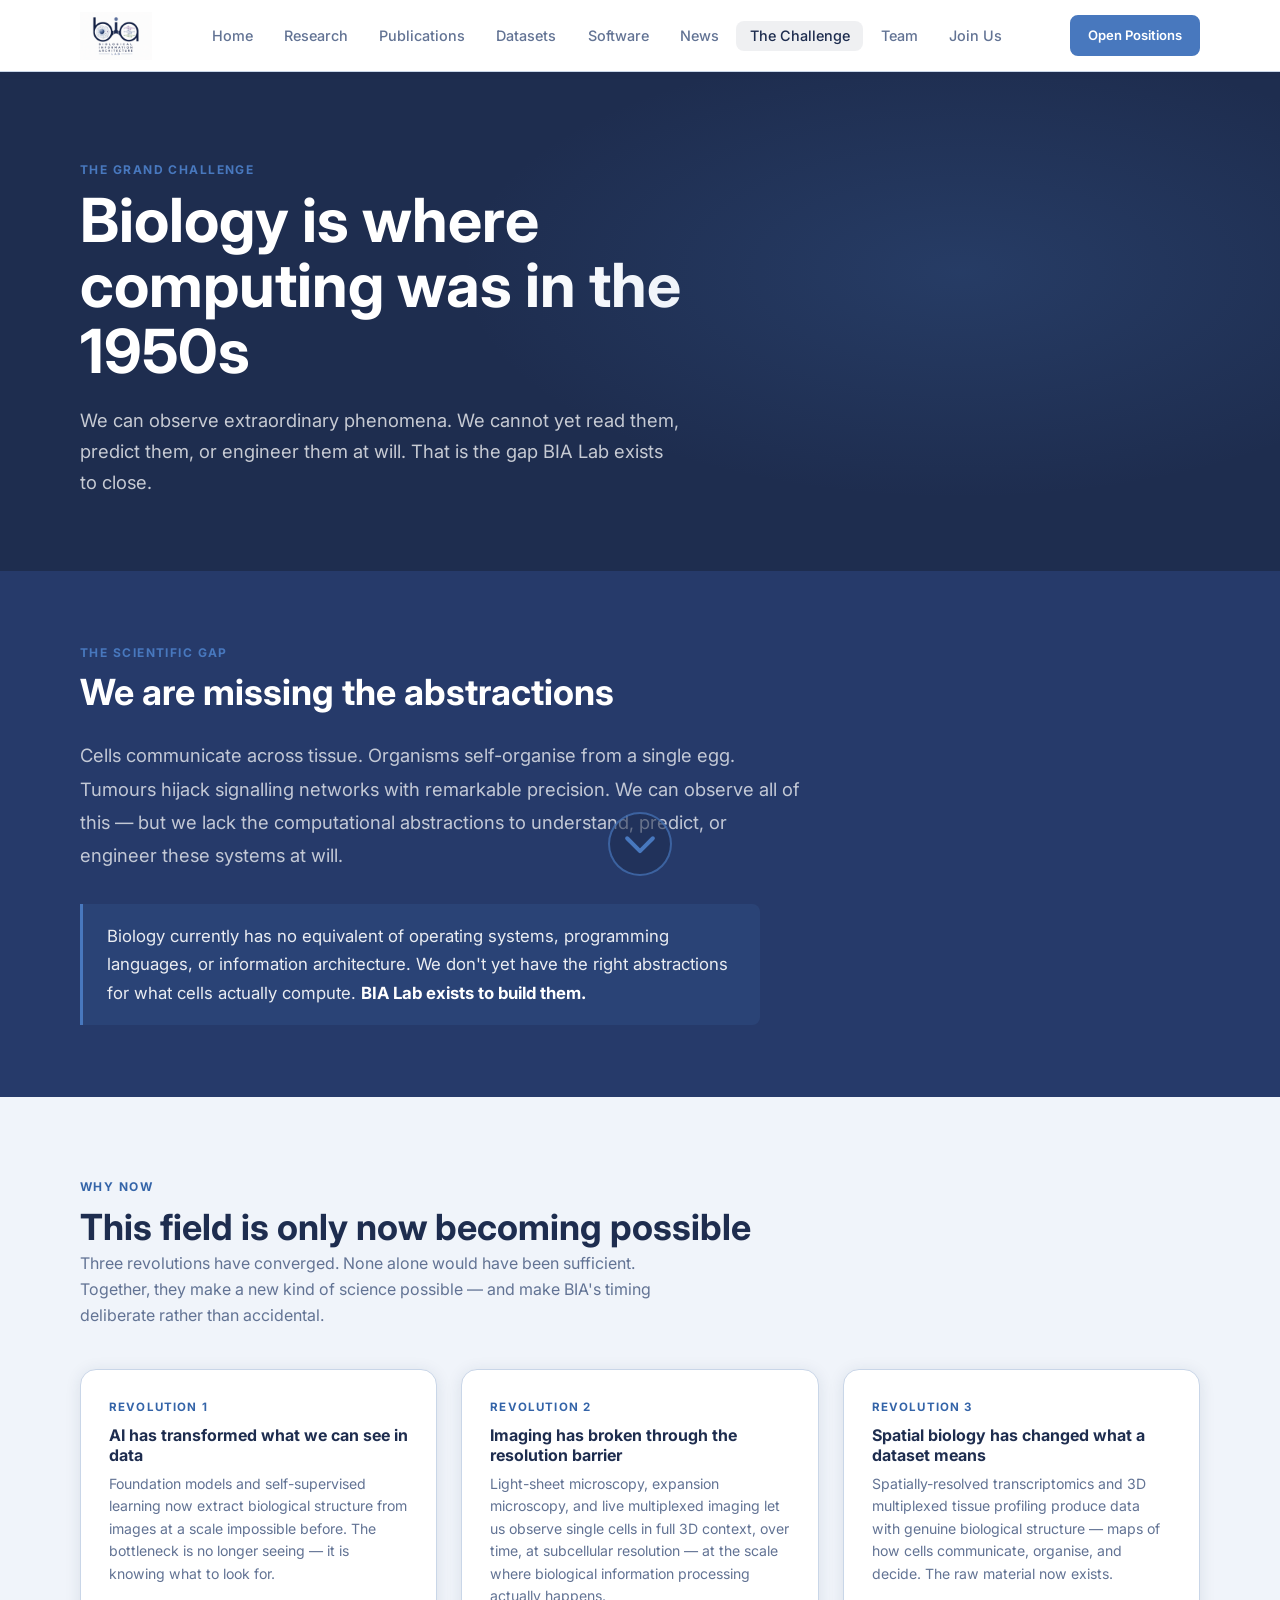
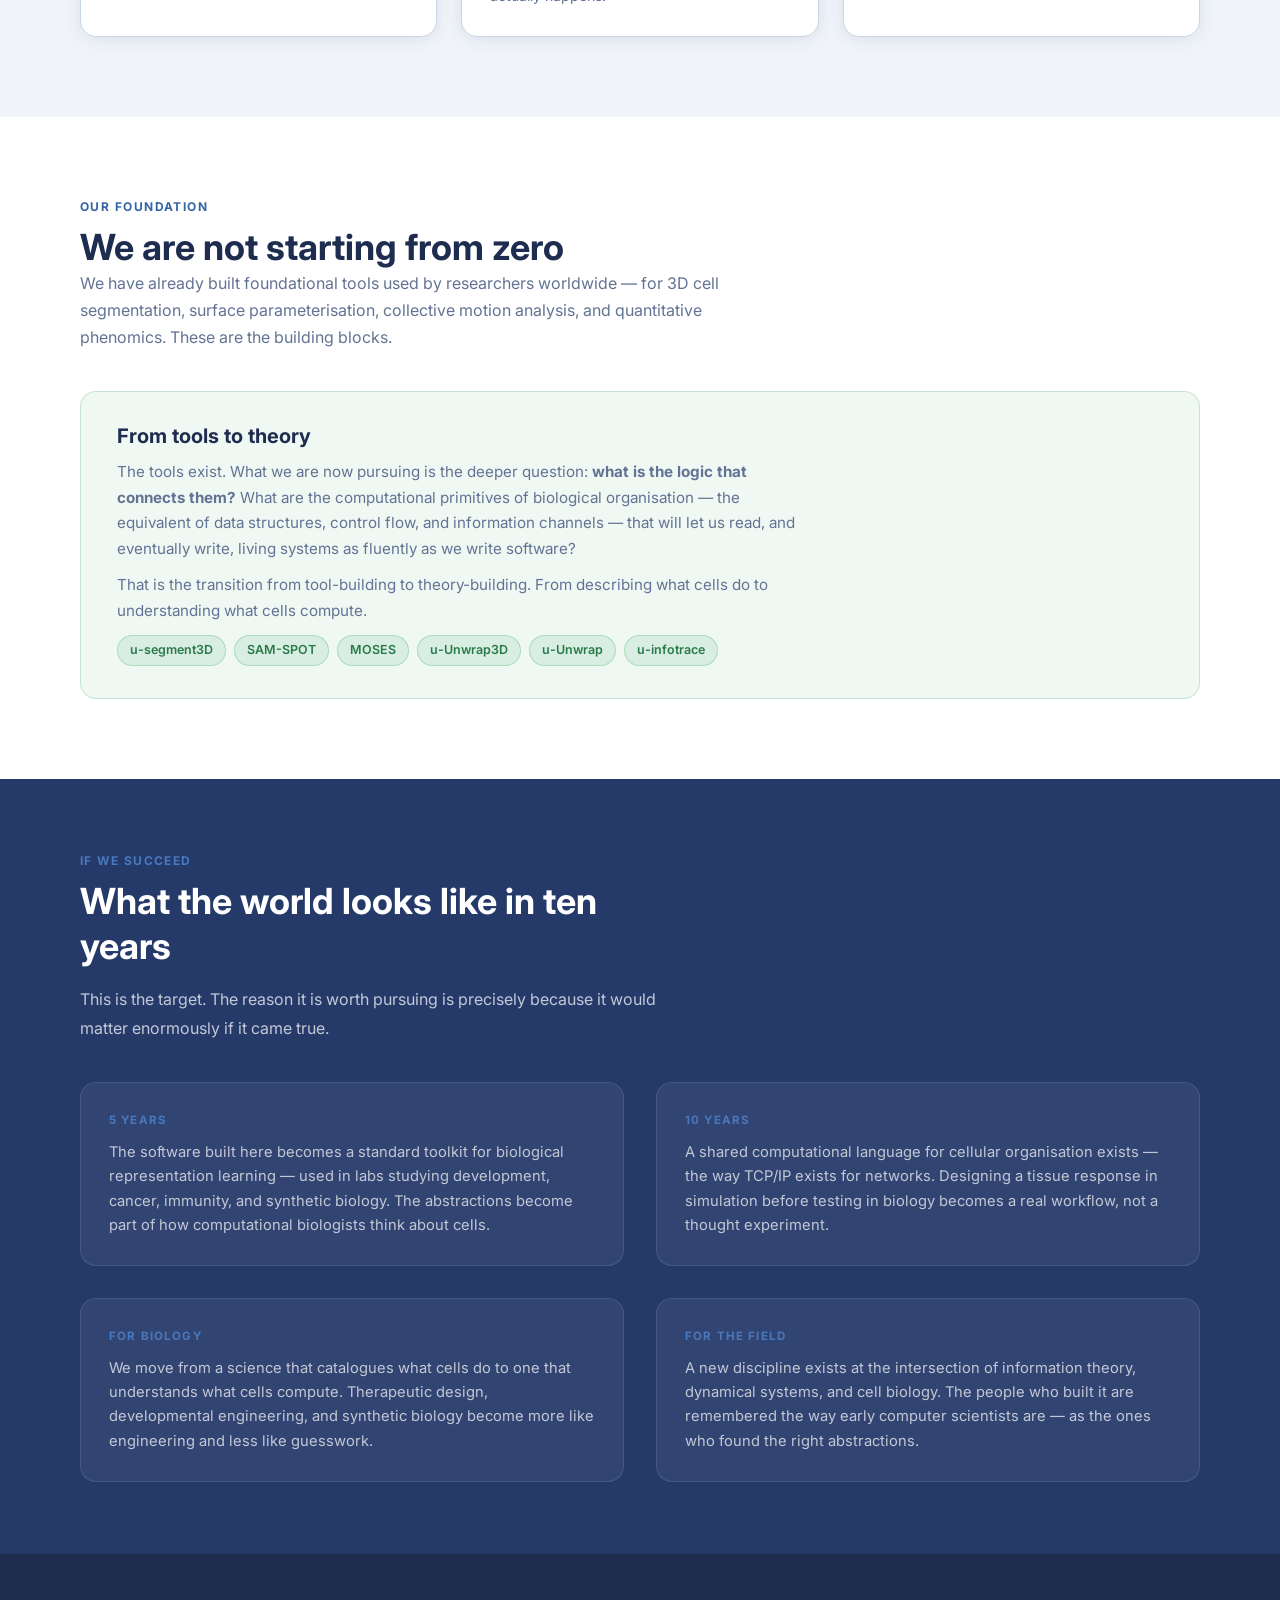
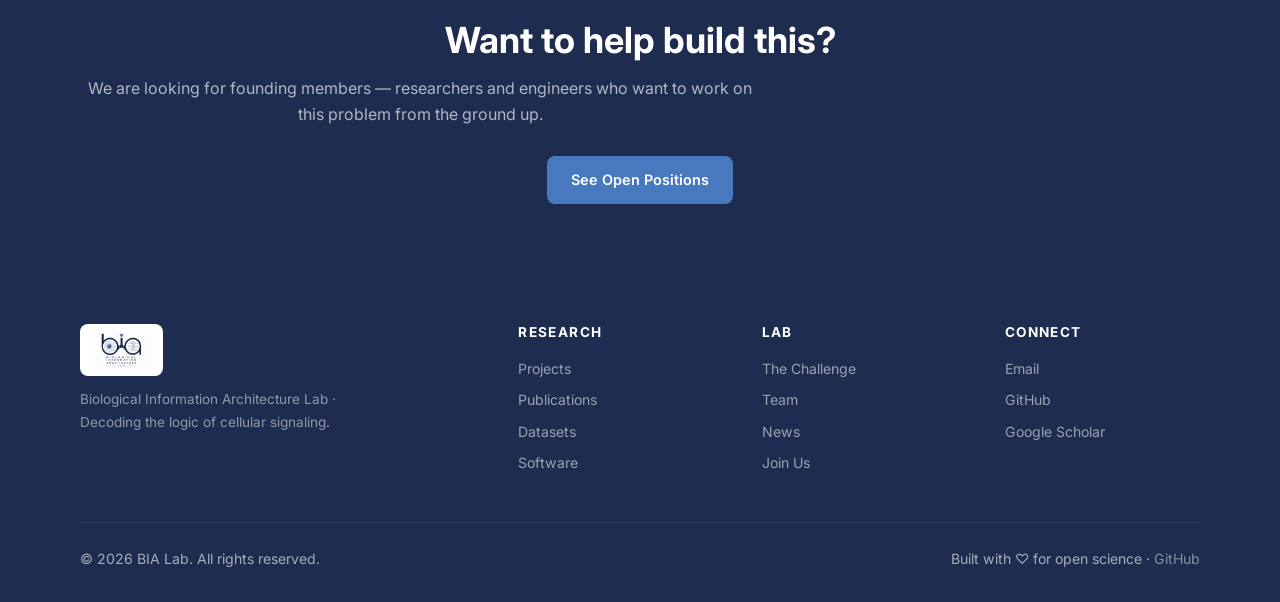
==== challenge.html @ 6914cc56 "Split join page: trim to essentials, add new challenge.html - join.html: stripped to hero → who/not-" ====
<!DOCTYPE html>
<html lang="en">
<head>
  <meta charset="UTF-8">
  <meta name="viewport" content="width=device-width, initial-scale=1.0">
  <title>The Grand Challenge — BIA Lab</title>
  <meta name="description" content="Why the Biological Information Architecture Lab exists — the scientific gap, why now, and what success looks like.">
  <link rel="preconnect" href="https://fonts.googleapis.com">
  <link rel="preconnect" href="https://fonts.gstatic.com" crossorigin>
  <link href="https://fonts.googleapis.com/css2?family=Inter:wght@400;500;600;700;800;900&display=swap" rel="stylesheet">
  <link rel="stylesheet" href="assets/css/main.css">
  <style>
    /* Hero */
    .page-hero {
      background: var(--navy);
      padding: 5.5rem 0 4.5rem;
      color: var(--white);
      position: relative;
      overflow: hidden;
    }
    .page-hero::before {
      content: '';
      position: absolute; inset: 0;
      background: radial-gradient(ellipse 60% 70% at 75% 40%, rgba(72,120,190,.2) 0%, transparent 65%);
      pointer-events: none;
    }
    .page-hero .section-label { color: var(--teal); }
    .page-hero h1 {
      color: var(--white);
      font-size: clamp(2.4rem, 5.5vw, 3.8rem);
      line-height: 1.08;
      margin-bottom: 1.25rem;
      max-width: 720px;
    }
    .page-hero__lead {
      color: rgba(255,255,255,.75);
      font-size: 1.15rem;
      max-width: 600px;
      line-height: 1.7;
    }

    /* Dark narrative */
    .dark-section { background: var(--navy-mid); color: var(--white); padding: 4.5rem 0; }
    .dark-section .section-label { color: var(--teal); }
    .dark-section h2 { color: var(--white); margin-bottom: 1.5rem; }
    .dark-section p  { color: rgba(255,255,255,.72); line-height: 1.8; }

    .gap-statement {
      font-size: 1.15rem; color: rgba(255,255,255,.85);
      line-height: 1.8; max-width: 720px; margin-bottom: 2rem;
    }
    .gap-callout {
      background: rgba(72,120,190,.15);
      border-left: 3px solid var(--teal);
      border-radius: 0 var(--radius) var(--radius) 0;
      padding: 1.1rem 1.5rem;
      font-size: 1.05rem; color: rgba(255,255,255,.9);
      line-height: 1.7; max-width: 680px;
    }

    /* Why Now cards */
    .why-now-grid {
      display: grid; grid-template-columns: repeat(3,1fr); gap: 1.5rem; margin-top: 2.5rem;
    }
    @media (max-width: 768px) { .why-now-grid { grid-template-columns: 1fr; } }
    .why-card {
      background: var(--white); border: 1px solid var(--border);
      border-radius: var(--radius-lg); padding: 1.75rem; box-shadow: var(--shadow);
    }
    .why-card__label { font-size: .72rem; font-weight: 700; letter-spacing: .1em; text-transform: uppercase; color: var(--teal-dark); margin-bottom: .5rem; }
    .why-card h3 { font-size: 1rem; margin-bottom: .5rem; }
    .why-card p  { font-size: .88rem; color: var(--muted); line-height: 1.6; }

    /* What we've built */
    .built-callout {
      background: rgba(63,168,106,.08); border: 1px solid rgba(63,168,106,.25);
      border-radius: var(--radius-lg); padding: 2rem 2.25rem; margin-top: 2.5rem;
    }
    .built-callout h3 { color: var(--navy); margin-bottom: .6rem; }
    .built-callout p  { color: var(--muted); font-size: .95rem; line-height: 1.7; margin-bottom: .6rem; }
    .built-callout p:last-of-type { margin-bottom: .75rem; }
    .built-tools { display: flex; flex-wrap: wrap; gap: .5rem; }
    .built-tool {
      font-size: .78rem; font-weight: 600;
      background: rgba(63,168,106,.12); color: #2a7a4a;
      border: 1px solid rgba(63,168,106,.3);
      border-radius: 100px; padding: .25rem .75rem;
    }

    /* Vision grid */
    .vision-grid { display: grid; grid-template-columns: 1fr 1fr; gap: 2rem; margin-top: 2.5rem; }
    @media (max-width: 700px) { .vision-grid { grid-template-columns: 1fr; } }
    .vision-card {
      background: rgba(255,255,255,.06); border: 1px solid rgba(255,255,255,.1);
      border-radius: var(--radius-lg); padding: 1.75rem;
    }
    .vision-card__horizon { font-size: .72rem; font-weight: 700; letter-spacing: .1em; text-transform: uppercase; color: var(--teal); margin-bottom: .6rem; }
    .vision-card p { color: rgba(255,255,255,.7); font-size: .92rem; line-height: 1.65; }

    /* CTA */
    .challenge-cta { background: var(--navy); padding: 4rem 0; text-align: center; }
    .challenge-cta h2 { color: var(--white); margin-bottom: .75rem; }
    .challenge-cta p  { color: rgba(255,255,255,.65); margin-bottom: 1.75rem; font-size: 1rem; }
  </style>
</head>
<body>

<nav class="nav">
  <div class="nav__inner">
    <a href="index.html" class="nav__logo"><img src="assets/img/bia_lab_logo.png" alt="BIA Lab" class="nav__logo-img"></a>
    <ul class="nav__links">
      <li><a href="index.html">Home</a></li>
      <li><a href="research.html">Research</a></li>
      <li><a href="publications.html">Publications</a></li>
      <li><a href="datasets.html">Datasets</a></li>
      <li><a href="software.html">Software</a></li>
      <li><a href="news.html">News</a></li>
      <li><a href="challenge.html">The Challenge</a></li>
      <li><a href="team.html">Team</a></li>
      <li><a href="join.html">Join Us</a></li>
    </ul>
    <a href="join.html" class="btn btn-primary btn-sm nav__cta">Open Positions</a>
    <button class="nav__burger" aria-label="Open menu"><span></span><span></span><span></span></button>
    <a href="join.html" class="btn btn-primary btn-sm nav__mobile-cta">Open Positions</a>
  </div>
</nav>

<!-- Hero -->
<div class="page-hero">
  <div class="container">
    <div class="section-label">The Grand Challenge</div>
    <h1>Biology is where computing was in the 1950s</h1>
    <p class="page-hero__lead">We can observe extraordinary phenomena. We cannot yet read them, predict them, or engineer them at will. That is the gap BIA Lab exists to close.</p>
  </div>
  <a href="#gap" class="scroll-hint" aria-label="Scroll down">
    <svg width="40" height="40" viewBox="0 0 28 28" fill="none" xmlns="http://www.w3.org/2000/svg" aria-hidden="true">
      <polyline points="5,10 14,19 23,10" stroke="var(--teal)" stroke-width="2.8" stroke-linecap="round" stroke-linejoin="round"/>
    </svg>
  </a>
</div>

<!-- The Scientific Gap -->
<section class="dark-section" id="gap">
  <div class="container">
    <div class="section-label">The Scientific Gap</div>
    <h2>We are missing the abstractions</h2>
    <p class="gap-statement">Cells communicate across tissue. Organisms self-organise from a single egg. Tumours hijack signalling networks with remarkable precision. We can observe all of this — but we lack the computational abstractions to understand, predict, or engineer these systems at will.</p>
    <div class="gap-callout">
      Biology currently has no equivalent of operating systems, programming languages, or information architecture. We don't yet have the right abstractions for what cells actually compute. <strong style="color:var(--white);">BIA Lab exists to build them.</strong>
    </div>
  </div>
</section>

<!-- Why Now -->
<section class="section section--alt">
  <div class="container">
    <div class="section-label">Why Now</div>
    <h2>This field is only now becoming possible</h2>
    <p style="color:var(--muted);max-width:580px;">Three revolutions have converged. None alone would have been sufficient. Together, they make a new kind of science possible — and make BIA's timing deliberate rather than accidental.</p>
    <div class="why-now-grid">
      <div class="why-card">
        <div class="why-card__label">Revolution 1</div>
        <h3>AI has transformed what we can see in data</h3>
        <p>Foundation models and self-supervised learning now extract biological structure from images at a scale impossible before. The bottleneck is no longer seeing — it is knowing what to look for.</p>
      </div>
      <div class="why-card">
        <div class="why-card__label">Revolution 2</div>
        <h3>Imaging has broken through the resolution barrier</h3>
        <p>Light-sheet microscopy, expansion microscopy, and live multiplexed imaging let us observe single cells in full 3D context, over time, at subcellular resolution — at the scale where biological information processing actually happens.</p>
      </div>
      <div class="why-card">
        <div class="why-card__label">Revolution 3</div>
        <h3>Spatial biology has changed what a dataset means</h3>
        <p>Spatially-resolved transcriptomics and 3D multiplexed tissue profiling produce data with genuine biological structure — maps of how cells communicate, organise, and decide. The raw material now exists.</p>
      </div>
    </div>
  </div>
</section>

<!-- What we've built -->
<section class="section">
  <div class="container">
    <div class="section-label">Our Foundation</div>
    <h2>We are not starting from zero</h2>
    <p style="color:var(--muted);max-width:640px;line-height:1.7;">We have already built foundational tools used by researchers worldwide — for 3D cell segmentation, surface parameterisation, collective motion analysis, and quantitative phenomics. These are the building blocks.</p>
    <div class="built-callout">
      <h3>From tools to theory</h3>
      <p>The tools exist. What we are now pursuing is the deeper question: <strong>what is the logic that connects them?</strong> What are the computational primitives of biological organisation — the equivalent of data structures, control flow, and information channels — that will let us read, and eventually write, living systems as fluently as we write software?</p>
      <p>That is the transition from tool-building to theory-building. From describing what cells do to understanding what cells compute.</p>
      <div class="built-tools">
        <span class="built-tool">u-segment3D</span>
        <span class="built-tool">SAM-SPOT</span>
        <span class="built-tool">MOSES</span>
        <span class="built-tool">u-Unwrap3D</span>
        <span class="built-tool">u-Unwrap</span>
        <span class="built-tool">u-infotrace</span>
      </div>
    </div>
  </div>
</section>

<!-- What success looks like -->
<section class="dark-section">
  <div class="container">
    <div class="section-label">If We Succeed</div>
    <h2 style="max-width:520px;margin-bottom:1rem;">What the world looks like in ten years</h2>
    <p style="max-width:600px;margin-bottom:2rem;">This is the target. The reason it is worth pursuing is precisely because it would matter enormously if it came true.</p>
    <div class="vision-grid">
      <div class="vision-card">
        <div class="vision-card__horizon">5 years</div>
        <p>The software built here becomes a standard toolkit for biological representation learning — used in labs studying development, cancer, immunity, and synthetic biology. The abstractions become part of how computational biologists think about cells.</p>
      </div>
      <div class="vision-card">
        <div class="vision-card__horizon">10 years</div>
        <p>A shared computational language for cellular organisation exists — the way TCP/IP exists for networks. Designing a tissue response in simulation before testing in biology becomes a real workflow, not a thought experiment.</p>
      </div>
      <div class="vision-card">
        <div class="vision-card__horizon">For biology</div>
        <p>We move from a science that catalogues what cells do to one that understands what cells compute. Therapeutic design, developmental engineering, and synthetic biology become more like engineering and less like guesswork.</p>
      </div>
      <div class="vision-card">
        <div class="vision-card__horizon">For the field</div>
        <p>A new discipline exists at the intersection of information theory, dynamical systems, and cell biology. The people who built it are remembered the way early computer scientists are — as the ones who found the right abstractions.</p>
      </div>
    </div>
  </div>
</section>

<!-- CTA -->
<section class="challenge-cta">
  <div class="container">
    <h2>Want to help build this?</h2>
    <p>We are looking for founding members — researchers and engineers who want to work on this problem from the ground up.</p>
    <a href="join.html" class="btn btn-primary">See Open Positions</a>
  </div>
</section>

<footer class="footer">
  <div class="container">
    <div class="footer__grid">
      <div class="footer__brand">
        <a href="index.html"><img src="assets/img/bia_lab_logo.png" alt="BIA Lab" class="footer__logo-img"></a>
        <p>Biological Information Architecture Lab · Decoding the logic of cellular signaling.</p>
      </div>
      <div><h4>Research</h4><ul><li><a href="research.html">Projects</a></li><li><a href="publications.html">Publications</a></li><li><a href="datasets.html">Datasets</a></li><li><a href="software.html">Software</a></li></ul></div>
      <div><h4>Lab</h4><ul><li><a href="challenge.html">The Challenge</a></li>
      <li><a href="team.html">Team</a></li><li><a href="news.html">News</a></li><li><a href="join.html">Join Us</a></li></ul></div>
      <div><h4>Connect</h4><ul><li><a href="mailto:felix.y.zhou@vanderbilt.edu">Email</a></li><li><a href="https://github.com/BIA-Lab-Team" target="_blank" rel="noopener">GitHub</a></li><li><a href="https://scholar.google.com/citations?user=iRTxWEMAAAAJ&hl=en" target="_blank" rel="noopener">Google Scholar</a></li></ul></div>
    </div>
    <div class="footer__bottom"><span>© 2026 BIA Lab. All rights reserved.</span><span>Built with ♡ for open science · <a href="https://github.com/BIA-Lab-Team" target="_blank" rel="noopener">GitHub</a></span></div>
  </div>
</footer>

<script src="assets/js/nav.js"></script>
<script src="assets/js/scroll-hint.js" defer></script>
</body>
</html>
---- assets/css/main.css ----
/* ─── Reset & Base ─────────────────────────────────────────────────────────── */
*, *::before, *::after { box-sizing: border-box; margin: 0; padding: 0; }

:root {
  /* Updated palette — derived from the BIA Lab logo */
  --navy:       #1e2d4f;   /* logo letterform dark navy           */
  --navy-mid:   #263a6a;   /* slightly lighter navy               */
  --navy-light: #3a5698;   /* medium blue                         */
  --teal:       #4878be;   /* primary accent — network cube blue  */
  --teal-dark:  #3464a8;   /* darker blue for links / hover       */
  --purple:     #7b65b2;   /* secondary accent — cube purple node */
  --green-acc:  #3fa86a;   /* tertiary accent — cube green node   */
  --white:      #ffffff;
  --off-white:  #f0f4fa;   /* light blue-tinted page sections     */
  --text:       #1e2d4f;
  --muted:      #627394;
  --border:     #c9d6e8;

  --font:       'Inter', system-ui, sans-serif;
  --mono:       'JetBrains Mono', 'Fira Code', monospace;

  --radius:     8px;
  --radius-lg:  16px;
  --shadow:     0 2px 16px rgba(30,45,79,.10);
  --shadow-lg:  0 8px 40px rgba(30,45,79,.16);

  --nav-h:      72px;
  --max-w:      1200px;
}

html { scroll-behavior: smooth; font-size: 16px; }

body {
  font-family: var(--font);
  color: var(--text);
  background: var(--white);
  line-height: 1.65;
}

a { color: var(--teal-dark); text-decoration: none; }
a:hover { text-decoration: underline; }

img { display: block; max-width: 100%; }

/* ─── Typography ────────────────────────────────────────────────────────────── */
h1, h2, h3, h4 { font-weight: 700; line-height: 1.25; }
h1 { font-size: clamp(2rem, 5vw, 3.25rem); }
h2 { font-size: clamp(1.5rem, 3vw, 2.25rem); }
h3 { font-size: 1.25rem; }
h4 { font-size: 1rem; }

p { max-width: 68ch; }

.section-label {
  font-size: .75rem;
  font-weight: 700;
  letter-spacing: .12em;
  text-transform: uppercase;
  color: var(--teal-dark);
  margin-bottom: .5rem;
}

/* ─── Layout Helpers ────────────────────────────────────────────────────────── */
.container { width: min(var(--max-w), 100%); margin-inline: auto; padding-inline: clamp(1rem, 4vw, 2.5rem); }
.section    { padding-block: 5rem; }
.section--alt { background: var(--off-white); }

.grid-2 { display: grid; grid-template-columns: repeat(auto-fit, minmax(min(340px, 100%), 1fr)); gap: 1.5rem; }
.grid-3 { display: grid; grid-template-columns: repeat(auto-fit, minmax(min(260px, 100%), 1fr)); gap: 1.5rem; }
.grid-4 { display: grid; grid-template-columns: repeat(auto-fit, minmax(min(200px, 100%), 1fr)); gap: 1.5rem; }

/* ─── Buttons ───────────────────────────────────────────────────────────────── */
.btn {
  display: inline-flex; align-items: center; gap: .5rem;
  padding: .65rem 1.4rem;
  border-radius: var(--radius);
  font-size: .9rem; font-weight: 600;
  cursor: pointer; border: 2px solid transparent;
  transition: background .2s, color .2s, border-color .2s, transform .15s;
  text-decoration: none;
}
.btn:hover { transform: translateY(-1px); text-decoration: none; }
.btn-primary   { background: var(--teal); color: var(--white); border-color: var(--teal); }
.btn-primary:hover { background: var(--teal-dark); border-color: var(--teal-dark); }
.btn-outline   { background: transparent; color: var(--white); border-color: rgba(255,255,255,.55); }
.btn-outline:hover { background: rgba(255,255,255,.12); border-color: var(--white); }
.btn-outline-dark { background: transparent; color: var(--navy); border-color: var(--navy-light); }
.btn-outline-dark:hover { background: var(--navy); color: var(--white); }
.btn-sm { padding: .45rem 1rem; font-size: .82rem; }

/* ─── Navigation ────────────────────────────────────────────────────────────── */
.nav {
  position: sticky; top: 0; z-index: 100;
  height: var(--nav-h);
  background: rgba(255,255,255,.97);
  backdrop-filter: blur(12px);
  border-bottom: 1px solid var(--border);
  display: flex; align-items: center;
  box-shadow: 0 1px 8px rgba(30,45,79,.06);
}

.nav__inner {
  display: flex; align-items: center; justify-content: space-between; gap: 2rem;
  width: min(var(--max-w), 100%); margin-inline: auto; padding-inline: clamp(1rem,4vw,2.5rem);
}

.nav__logo {
  display: flex; align-items: center;
  text-decoration: none; flex-shrink: 0;
}
.nav__logo:hover { text-decoration: none; }
.nav__logo-img { height: 48px; width: auto; display: block; }

.nav__links {
  display: flex; align-items: center; gap: .25rem;
  list-style: none;
}
.nav__links a {
  color: var(--muted);
  font-size: .9rem; font-weight: 500;
  padding: .4rem .85rem;
  border-radius: var(--radius);
  transition: color .15s, background .15s;
  text-decoration: none;
}
.nav__links a:hover, .nav__links a.active {
  color: var(--navy);
  background: rgba(30,45,79,.07);
}

.nav__cta { margin-left: .5rem; }

.nav__burger {
  display: none; flex-direction: column; gap: 5px;
  background: none; border: none; cursor: pointer; padding: .4rem;
}
.nav__burger span { display: block; width: 24px; height: 2px; background: var(--navy); border-radius: 2px; transition: .25s; }

/* ─── Hero ──────────────────────────────────────────────────────────────────── */
.hero {
  position: relative; overflow: hidden;
  background: linear-gradient(160deg, #eef3fb 0%, #e4ecf7 60%, #dde8f5 100%);
  min-height: calc(100vh - var(--nav-h));
  display: flex; align-items: center;
}

.hero__bg {
  position: absolute; inset: 0; z-index: 0;
  opacity: .18;
}

.hero__content {
  position: relative; z-index: 1;
  padding-block: 5rem;
  display: grid;
  grid-template-columns: 1fr auto;
  gap: 3rem;
  align-items: start;
}
.hero__logo {
  padding-top: 3.25rem;
}
.hero__logo img {
  width: 360px;
  height: 360px;
  object-fit: cover;
  object-position: center 35%;
  border-radius: 50%;
  display: block;
}
@media (max-width: 768px) {
  .hero__content { grid-template-columns: 1fr; }
  .hero__logo { display: none; }
}

.hero__eyebrow {
  display: inline-flex; align-items: center; gap: .5rem;
  background: rgba(72,120,190,.12); color: var(--teal-dark);
  border: 1px solid rgba(72,120,190,.3);
  border-radius: 100px; padding: .3rem 1rem;
  font-size: .8rem; font-weight: 600; letter-spacing: .06em; text-transform: uppercase;
  margin-bottom: 1.5rem;
}
.hero__eyebrow::before { content: ''; display: block; width: 6px; height: 6px; background: var(--teal); border-radius: 50%; }

.hero h1 { color: var(--navy); margin-bottom: 1.25rem; }
.hero h1 em { color: var(--teal); font-style: normal; }

.hero__slogan-group {
  display: inline-flex;
  flex-direction: column;
  align-items: stretch;
}

.hero__lead {
  font-size: clamp(1rem, 1.5vw, 1.2rem);
  color: var(--navy);
  font-weight: 500;
  width: 0;
  min-width: 100%;
  text-align: center;
  margin-bottom: 2.25rem;
  border: 2px solid var(--teal);
  border-radius: 6px;
  padding: .45rem 1rem;
  line-height: 1.4;
}

.hero__actions { display: flex; gap: 1rem; flex-wrap: wrap; }

.hero__stats {
  display: flex; gap: 2.5rem; flex-wrap: wrap;
  margin-top: 4rem; padding-top: 2rem;
  border-top: 1px solid var(--border);
}
.hero__stat-value { font-size: 2rem; font-weight: 800; color: var(--navy); line-height: 1; }
.hero__stat-label { font-size: .8rem; color: var(--muted); margin-top: .2rem; text-transform: uppercase; letter-spacing: .08em; }

/* ─── Cards ─────────────────────────────────────────────────────────────────── */
.card {
  background: var(--white);
  border: 1px solid var(--border);
  border-radius: var(--radius-lg);
  padding: 1.75rem;
  box-shadow: var(--shadow);
  transition: transform .2s, box-shadow .2s;
}
.card:hover { transform: translateY(-3px); box-shadow: var(--shadow-lg); }

.card__icon {
  width: 48px; height: 48px;
  background: linear-gradient(135deg, rgba(72,120,190,.14), rgba(72,120,190,.05));
  border: 1px solid rgba(72,120,190,.22);
  border-radius: 12px;
  display: flex; align-items: center; justify-content: center;
  font-size: 1.4rem; margin-bottom: 1.1rem;
}
.card h3 { margin-bottom: .5rem; }
.card p  { color: var(--muted); font-size: .92rem; }
.card__link {
  display: inline-flex; align-items: center; gap: .3rem;
  color: var(--teal-dark); font-weight: 600; font-size: .88rem;
  margin-top: 1rem; text-decoration: none;
}
.card__link:hover { text-decoration: underline; }
.card__link::after { content: '→'; }

/* ─── Publication Cards ─────────────────────────────────────────────────────── */
.pub-card {
  background: var(--white);
  border: 1px solid var(--border);
  border-left: 4px solid var(--teal);
  border-radius: var(--radius);
  padding: 1.5rem;
  box-shadow: var(--shadow);
  transition: transform .2s, box-shadow .2s;
}
.pub-card:hover { transform: translateY(-2px); box-shadow: var(--shadow-lg); }

.pub-card__journal {
  display: inline-block;
  background: rgba(72,120,190,.10); color: var(--teal-dark);
  border-radius: 100px; padding: .2rem .75rem;
  font-size: .75rem; font-weight: 700; text-transform: uppercase; letter-spacing: .06em;
  margin-bottom: .75rem;
}
.pub-card h3 { font-size: 1.05rem; margin-bottom: .4rem; }
.pub-card__authors { font-size: .85rem; color: var(--muted); margin-bottom: .6rem; }
.pub-card__abstract { font-size: .88rem; color: var(--muted); margin-bottom: 1rem; }
.pub-card__links { display: flex; gap: .75rem; flex-wrap: wrap; }
.pub-card__links a {
  font-size: .8rem; font-weight: 600; color: var(--teal-dark);
  border: 1px solid var(--teal); border-radius: 100px;
  padding: .2rem .75rem; text-decoration: none;
  transition: background .15s, color .15s;
}
.pub-card__links a:hover { background: var(--teal); color: var(--white); }

/* ─── Team Cards ────────────────────────────────────────────────────────────── */
.team-card {
  background: var(--white);
  border: 1px solid var(--border);
  border-radius: var(--radius-lg);
  overflow: hidden;
  box-shadow: var(--shadow);
  transition: transform .2s, box-shadow .2s;
  text-align: center;
}
.team-card:hover { transform: translateY(-3px); box-shadow: var(--shadow-lg); }
.team-card__photo {
  width: 100%; aspect-ratio: 1;
  background: linear-gradient(135deg, var(--navy-mid), var(--navy-light));
  display: flex; align-items: center; justify-content: center;
  font-size: 3rem; color: rgba(255,255,255,.25);
}
.team-card__photo img { width: 100%; height: 100%; object-fit: cover; }
.team-card__body { padding: 1.25rem; }
.team-card__name { font-size: 1rem; font-weight: 700; margin-bottom: .15rem; }
.team-card__role { font-size: .82rem; color: var(--teal-dark); font-weight: 600; margin-bottom: .5rem; }
.team-card__bio  { font-size: .82rem; color: var(--muted); }
.team-card__links { display: flex; justify-content: center; gap: .75rem; margin-top: .75rem; }
.team-card__links a { color: var(--muted); font-size: .85rem; transition: color .15s; }
.team-card__links a:hover { color: var(--teal-dark); text-decoration: none; }

/* ─── Section Headers ───────────────────────────────────────────────────────── */
.section-header { margin-bottom: 3rem; }
.section-header h2 { margin-bottom: .6rem; }
.section-header p  { color: var(--muted); font-size: 1.05rem; }

/* ─── Stats Bar ─────────────────────────────────────────────────────────────── */
.stats-bar {
  background: var(--navy);
  padding-block: 3rem;
}
.stats-bar__grid { display: grid; grid-template-columns: repeat(auto-fit, minmax(140px, 1fr)); gap: 1.5rem; text-align: center; }
.stats-bar__value { font-size: 2.5rem; font-weight: 800; color: var(--white); line-height: 1; }
.stats-bar__label { font-size: .8rem; color: rgba(255,255,255,.55); text-transform: uppercase; letter-spacing: .1em; margin-top: .35rem; }

/* ─── News / Timeline ───────────────────────────────────────────────────────── */
.news-item {
  display: flex; gap: 1.25rem; align-items: flex-start;
  padding: 1.25rem 0;
  border-bottom: 1px solid var(--border);
}
.news-item:last-child { border-bottom: none; }
.news-item__date {
  flex-shrink: 0; width: 60px; text-align: center;
  background: rgba(72,120,190,.08); border-radius: var(--radius);
  padding: .4rem .3rem;
}
.news-item__date-month { font-size: .65rem; text-transform: uppercase; letter-spacing: .08em; color: var(--teal-dark); font-weight: 700; }
.news-item__date-day   { font-size: 1.4rem; font-weight: 800; color: var(--navy); line-height: 1; }
.news-item__date-year  { font-size: .65rem; color: var(--muted); }
.news-item__body h4    { margin-bottom: .2rem; }
.news-item__body p     { font-size: .88rem; color: var(--muted); }

/* ─── Research Theme Cards ──────────────────────────────────────────────────── */
.theme-card {
  border-radius: var(--radius-lg);
  background: linear-gradient(145deg, var(--navy-mid), var(--navy));
  border: 1px solid rgba(255,255,255,.07);
  padding: 2rem 1.75rem;
  color: var(--white);
  position: relative; overflow: hidden;
  transition: transform .2s, box-shadow .2s;
}
.theme-card:hover { transform: translateY(-3px); box-shadow: 0 12px 40px rgba(30,45,79,.35); }
.theme-card__num {
  position: absolute; top: -12px; right: 1rem;
  font-size: 5rem; font-weight: 900; opacity: .05; line-height: 1;
  user-select: none;
}
.theme-card__icon { font-size: 2rem; margin-bottom: 1rem; }
.theme-card h3   { color: var(--white); margin-bottom: .6rem; }
.theme-card p    { color: rgba(255,255,255,.6); font-size: .9rem; max-width: 100%; }
.theme-card__tags { display: flex; gap: .5rem; flex-wrap: wrap; margin-top: 1rem; }
.theme-card__tag {
  font-size: .72rem; font-weight: 600; letter-spacing: .05em;
  background: rgba(72,120,190,.2); color: #a8c4f0;
  border-radius: 100px; padding: .2rem .65rem;
}

/* ─── Footer ────────────────────────────────────────────────────────────────── */
.footer {
  background: var(--navy);
  color: rgba(255,255,255,.6);
  padding-block: 3.5rem 2rem;
  font-size: .88rem;
}
.footer__grid {
  display: grid;
  grid-template-columns: 2fr repeat(3, 1fr);
  gap: 3rem;
  margin-bottom: 3rem;
}
.footer__brand p { margin-top: .75rem; color: rgba(255,255,255,.5); font-size: .85rem; max-width: 30ch; }
.footer h4 { color: var(--white); font-size: .85rem; margin-bottom: 1rem; text-transform: uppercase; letter-spacing: .1em; }
.footer ul { list-style: none; display: flex; flex-direction: column; gap: .5rem; }
.footer ul a { color: rgba(255,255,255,.55); font-size: .88rem; transition: color .15s; text-decoration: none; }
.footer ul a:hover { color: var(--teal); }
.footer__bottom {
  border-top: 1px solid rgba(255,255,255,.08);
  padding-top: 1.5rem;
  display: flex; justify-content: space-between; align-items: center; flex-wrap: wrap; gap: 1rem;
}
.footer__bottom a { color: rgba(255,255,255,.45); transition: color .15s; }
.footer__bottom a:hover { color: var(--teal); }

/* Footer logo — white pill so the logo reads on the dark background */
.footer__logo-img {
  height: 52px; width: auto; display: block;
  background: var(--white);
  border-radius: 8px;
  padding: 5px 10px;
}

/* ─── Responsive ────────────────────────────────────────────────────────────── */
@media (max-width: 768px) {
  .nav__links, .nav__cta { display: none; }
  .nav__burger { display: flex; }
  .nav--open .nav__links {
    display: flex; flex-direction: column;
    position: fixed; inset: var(--nav-h) 0 0;
    background: var(--white); padding: 2rem;
    gap: .5rem; z-index: 99;
    border-top: 1px solid var(--border);
  }
  .nav--open .nav__links a { font-size: 1.1rem; padding: .75rem 1rem; color: var(--navy); }
  .footer__grid { grid-template-columns: 1fr 1fr; }
  .nav--open .nav__mobile-cta {
    display: inline-flex;
    position: fixed;
    bottom: 2rem;
    left: 50%;
    transform: translateX(-50%);
    z-index: 100;
  }
}

.nav__mobile-cta { display: none; }

@media (max-width: 480px) {
  .footer__grid { grid-template-columns: 1fr; }
  .hero__stats { gap: 1.5rem; }
}

/* ─── Scroll-hint ───────────────────────────────────────────────────────────── */
.scroll-hint {
  position: fixed;
  bottom: 1.5rem;
  left: 50%;
  transform: translateX(-50%);
  display: flex;
  align-items: center;
  justify-content: center;
  width: 4rem;
  height: 4rem;
  border-radius: 50%;
  background: rgba(30,45,79,.55);
  border: 2px solid rgba(72,120,190,.7);
  text-decoration: none;
  animation: scrollBounce 2s ease-in-out infinite;
  transition: background .15s, opacity .3s;
}
.scroll-hint:hover { background: rgba(30,45,79,.8); }
@keyframes scrollBounce {
  0%, 100% { transform: translateX(-50%) translateY(0); }
  50%       { transform: translateX(-50%) translateY(7px); }
}
@media (prefers-reduced-motion: reduce) { .scroll-hint { animation: none; } }
.scroll-hint--hidden { opacity: 0; pointer-events: none; }

/* page-hero must be position:relative for the scroll-hint to be contained */
.page-hero { position: relative; }
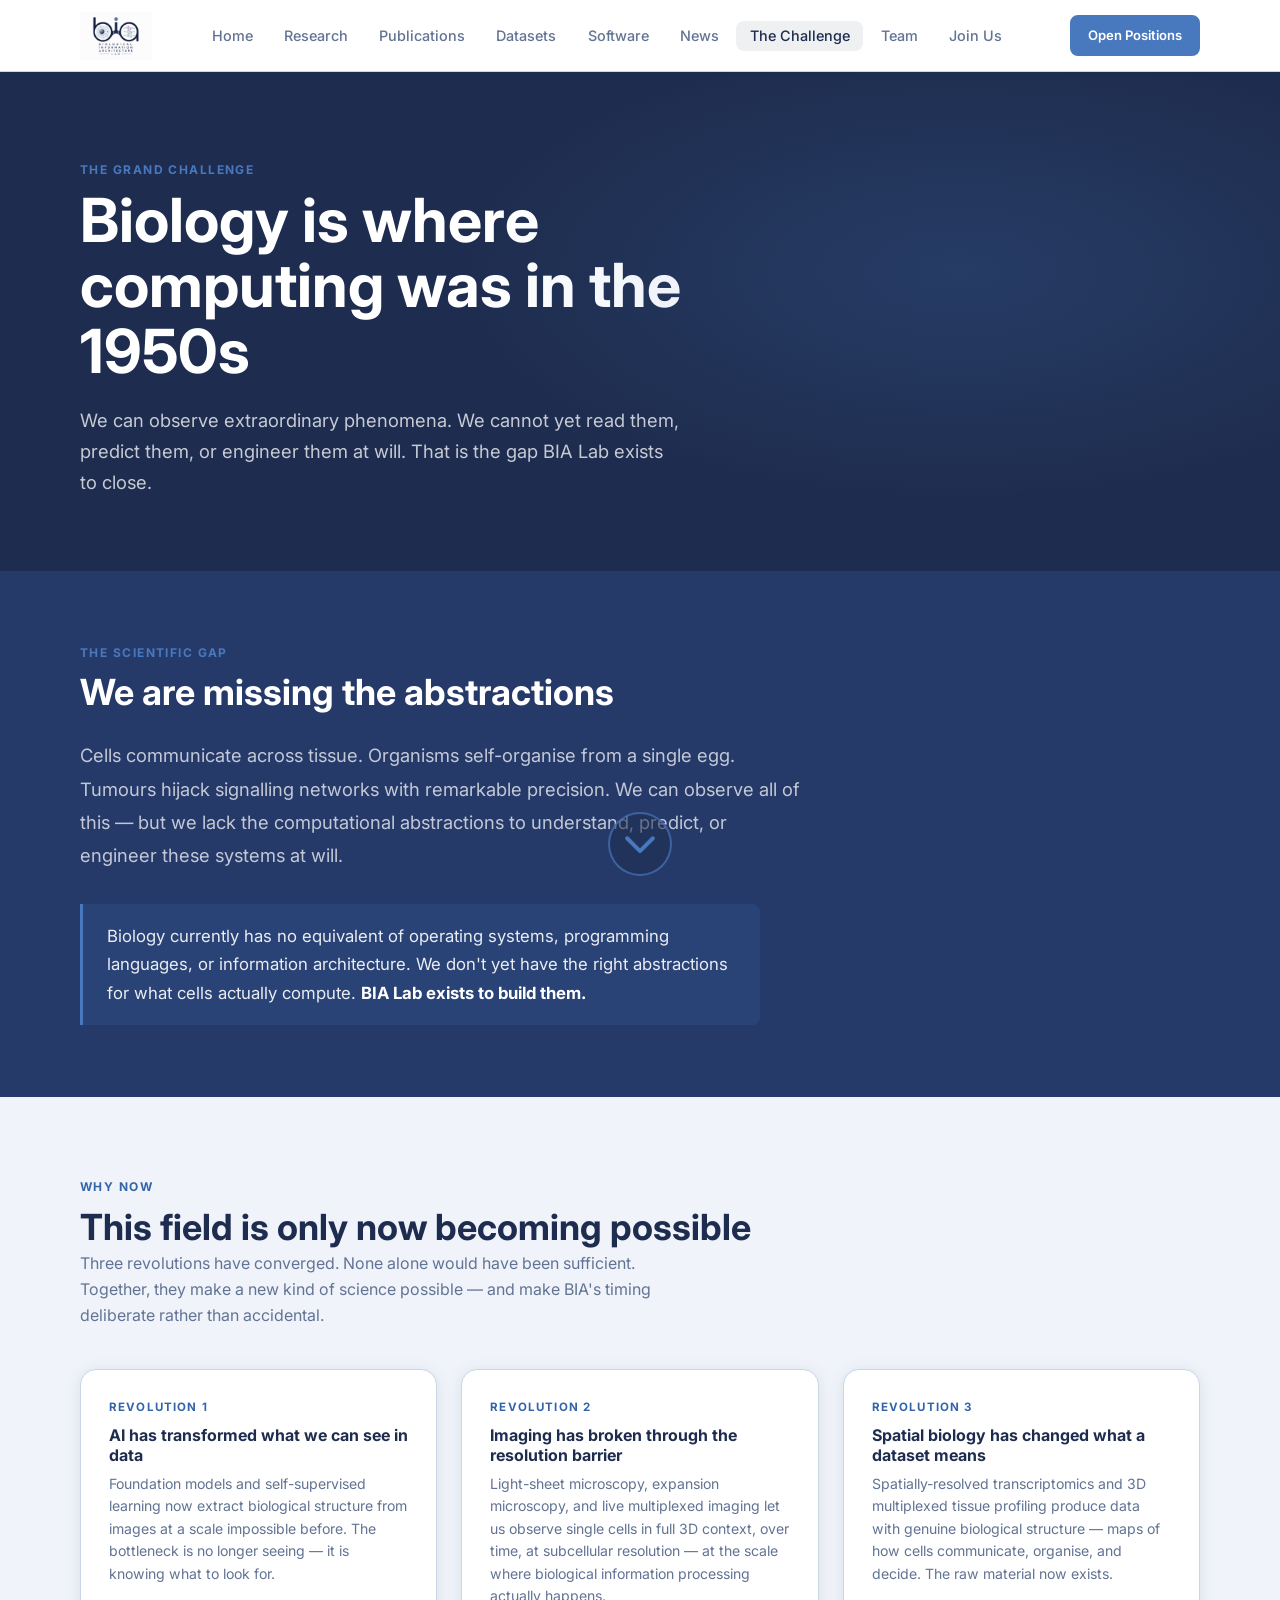
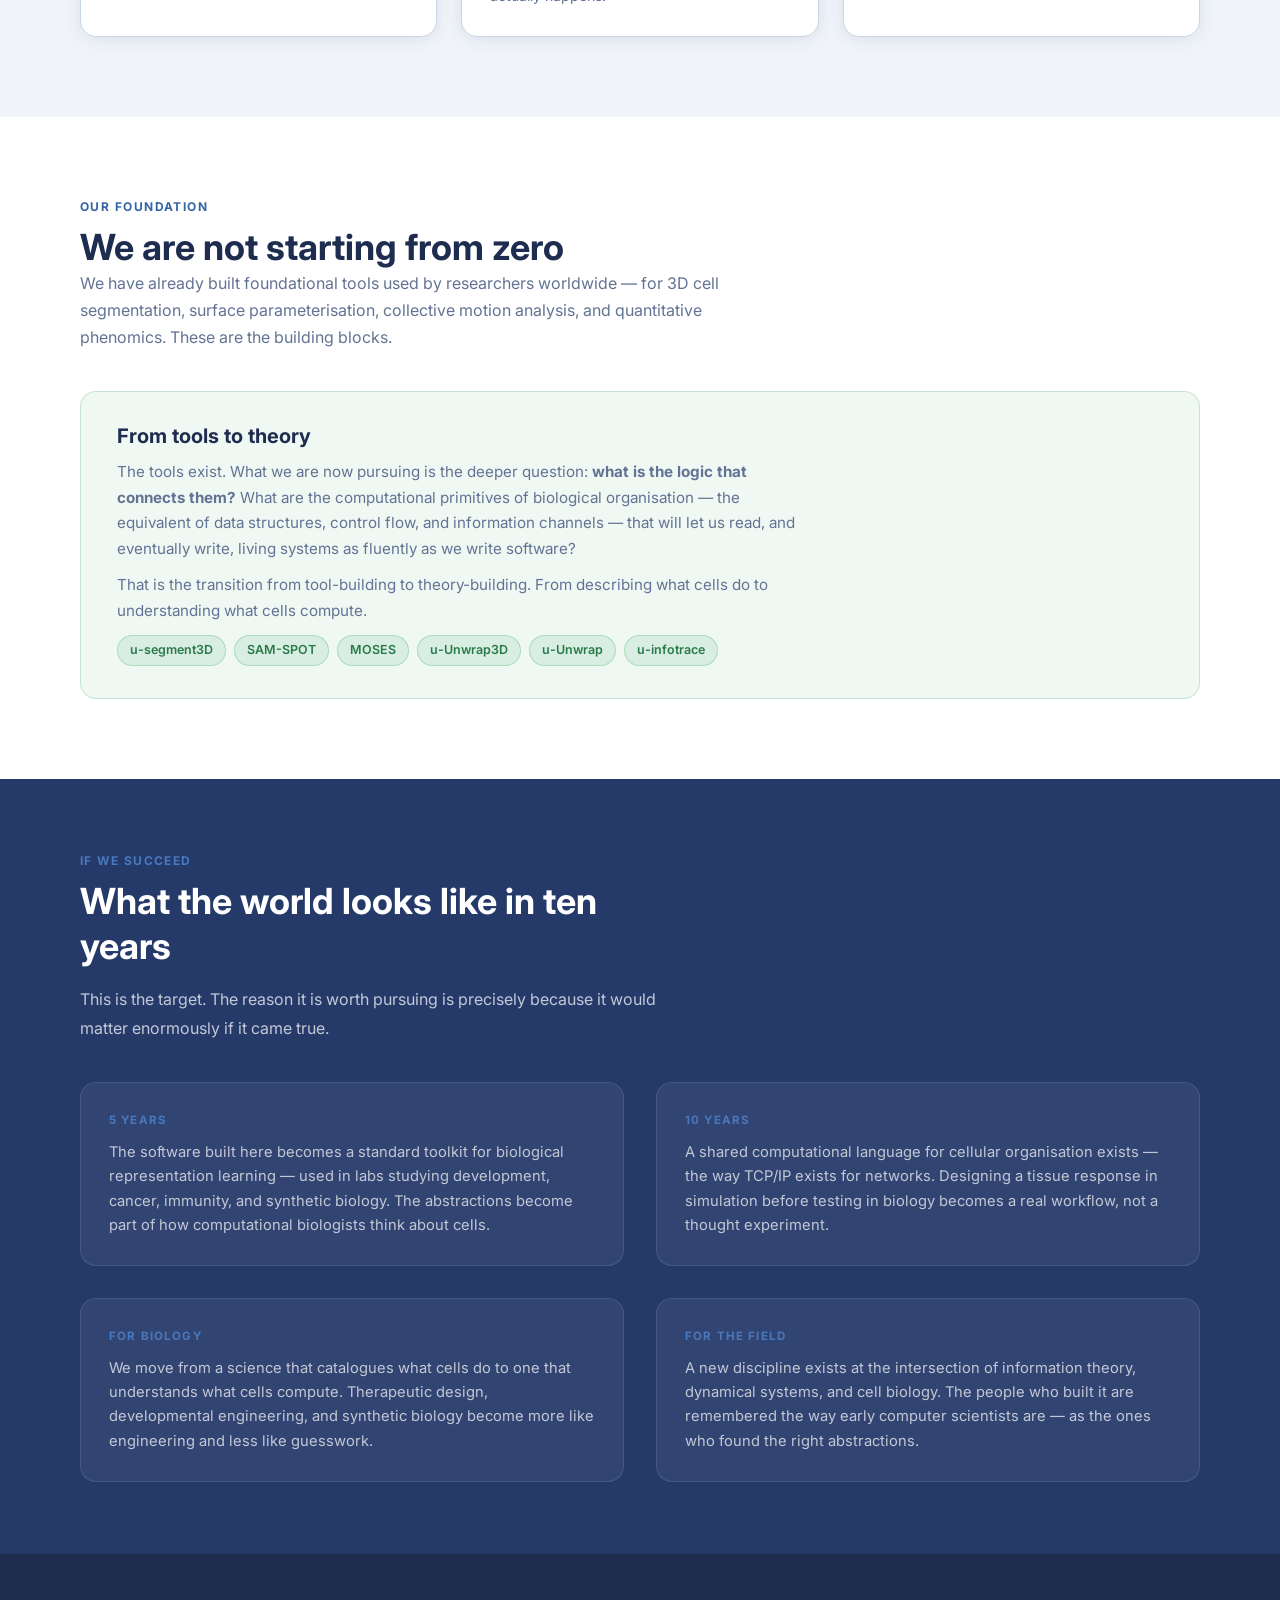
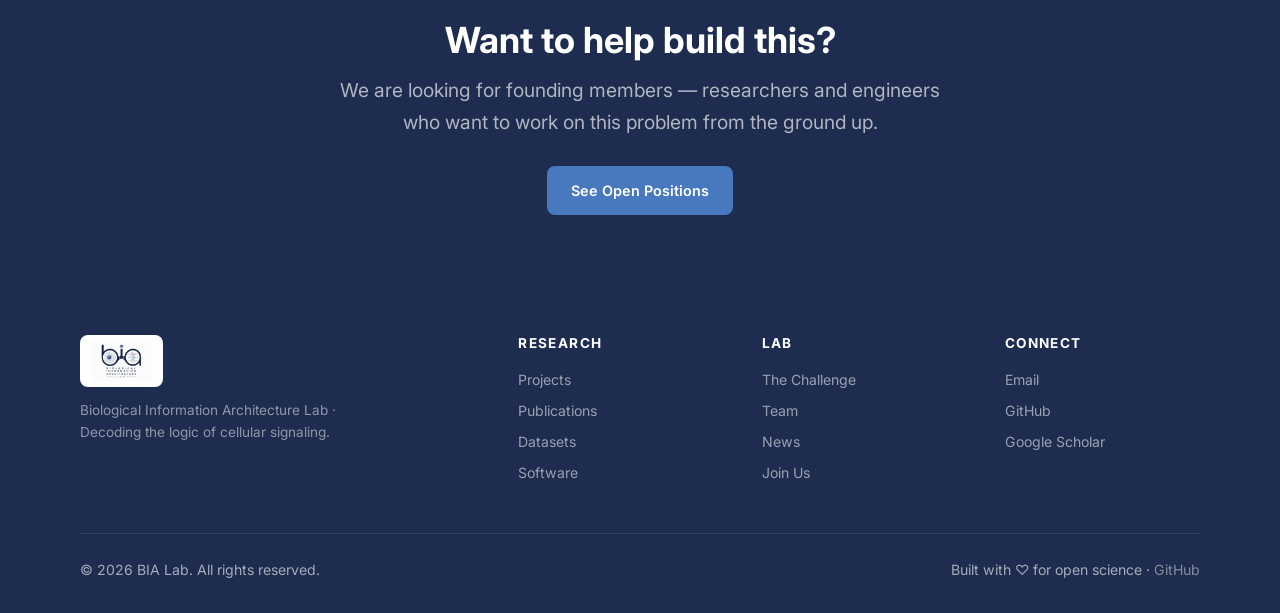
==== commit c7ca312d: "Polish challenge.html and join.html - challenge.html: remove max-width constraint on Our Foundation " ====
--- a/challenge.html
+++ b/challenge.html
@@ -100,7 +100,7 @@
     /* CTA */
     .challenge-cta { background: var(--navy); padding: 4rem 0; text-align: center; }
     .challenge-cta h2 { color: var(--white); margin-bottom: .75rem; }
-    .challenge-cta p  { color: rgba(255,255,255,.65); margin-bottom: 1.75rem; font-size: 1rem; }
+    .challenge-cta p  { color: rgba(255,255,255,.65); margin-bottom: 1.75rem; font-size: 1.2rem; max-width: 640px; margin-left: auto; margin-right: auto; }
   </style>
 </head>
 <body>
@@ -182,7 +182,7 @@
   <div class="container">
     <div class="section-label">Our Foundation</div>
     <h2>We are not starting from zero</h2>
-    <p style="color:var(--muted);max-width:640px;line-height:1.7;">We have already built foundational tools used by researchers worldwide — for 3D cell segmentation, surface parameterisation, collective motion analysis, and quantitative phenomics. These are the building blocks.</p>
+    <p style="color:var(--muted);line-height:1.7;">We have already built foundational tools used by researchers worldwide — for 3D cell segmentation, surface parameterisation, collective motion analysis, and quantitative phenomics. These are the building blocks.</p>
     <div class="built-callout">
       <h3>From tools to theory</h3>
       <p>The tools exist. What we are now pursuing is the deeper question: <strong>what is the logic that connects them?</strong> What are the computational primitives of biological organisation — the equivalent of data structures, control flow, and information channels — that will let us read, and eventually write, living systems as fluently as we write software?</p>
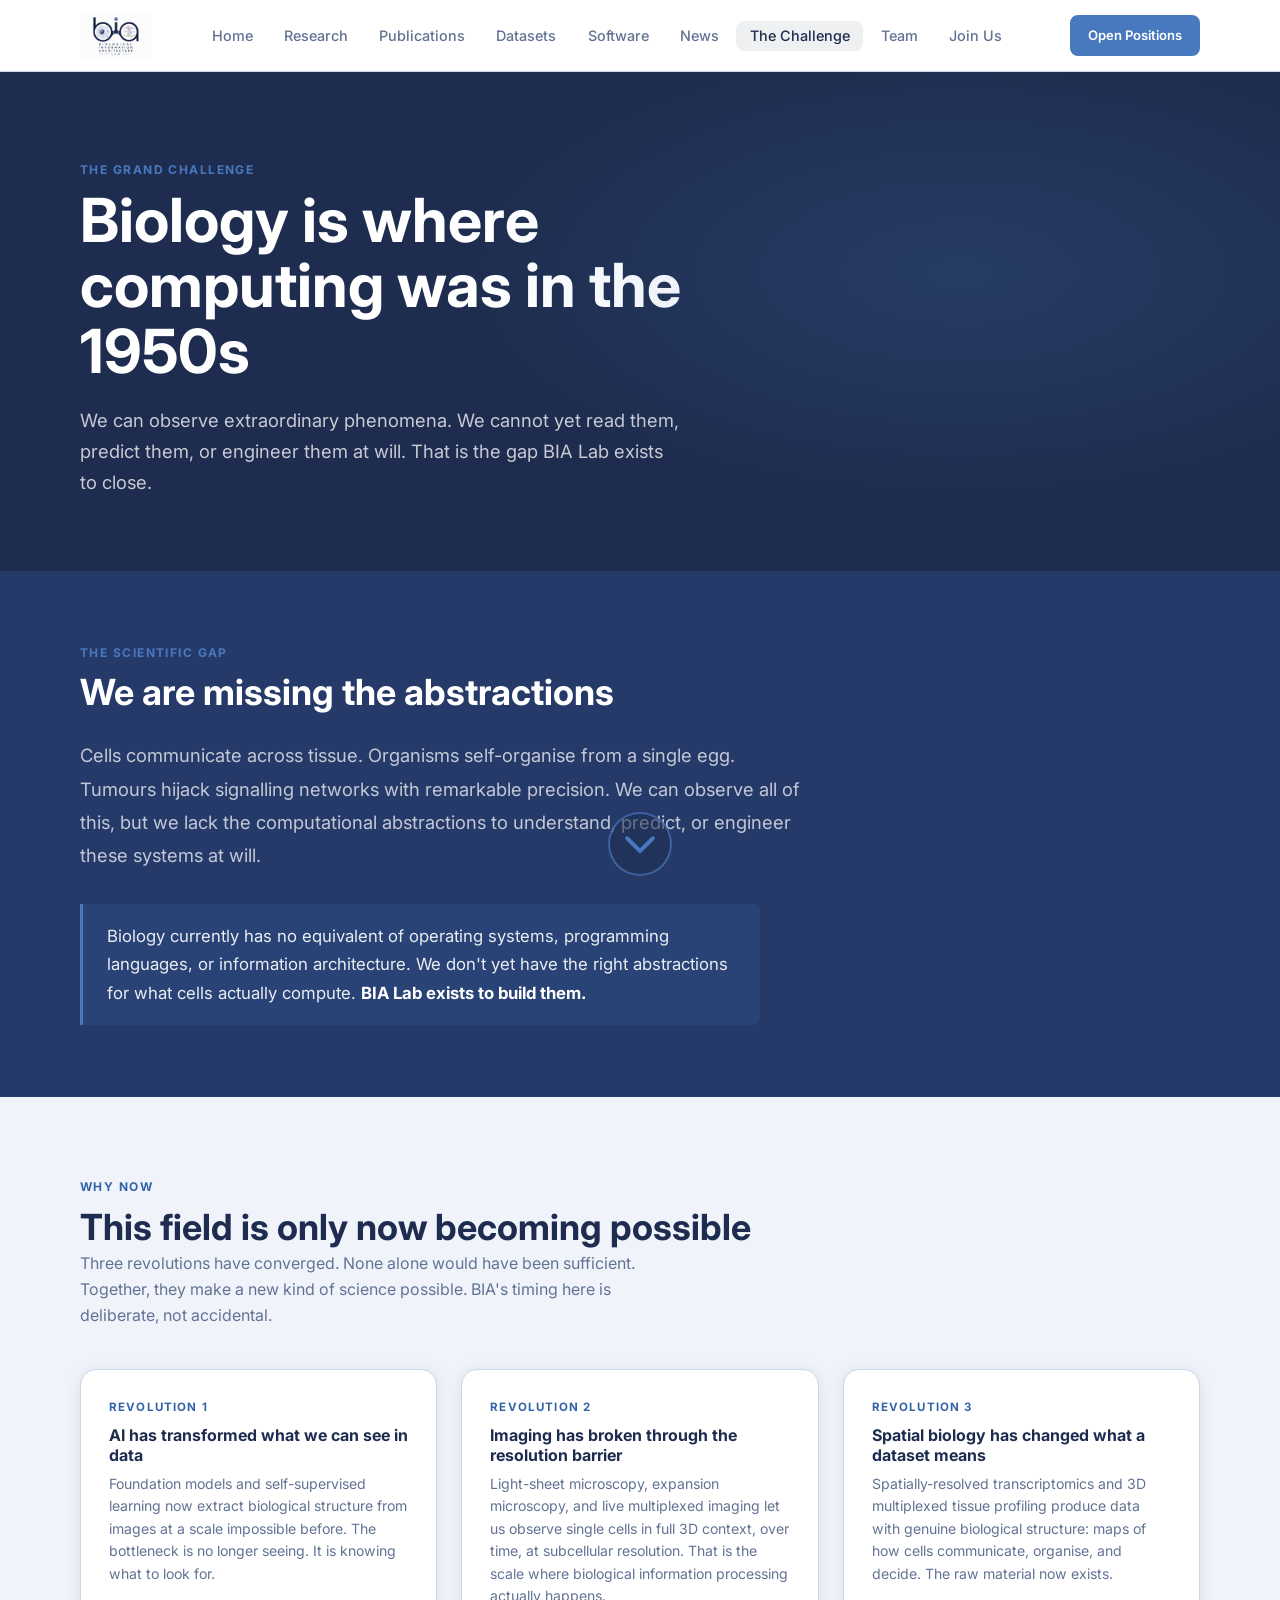
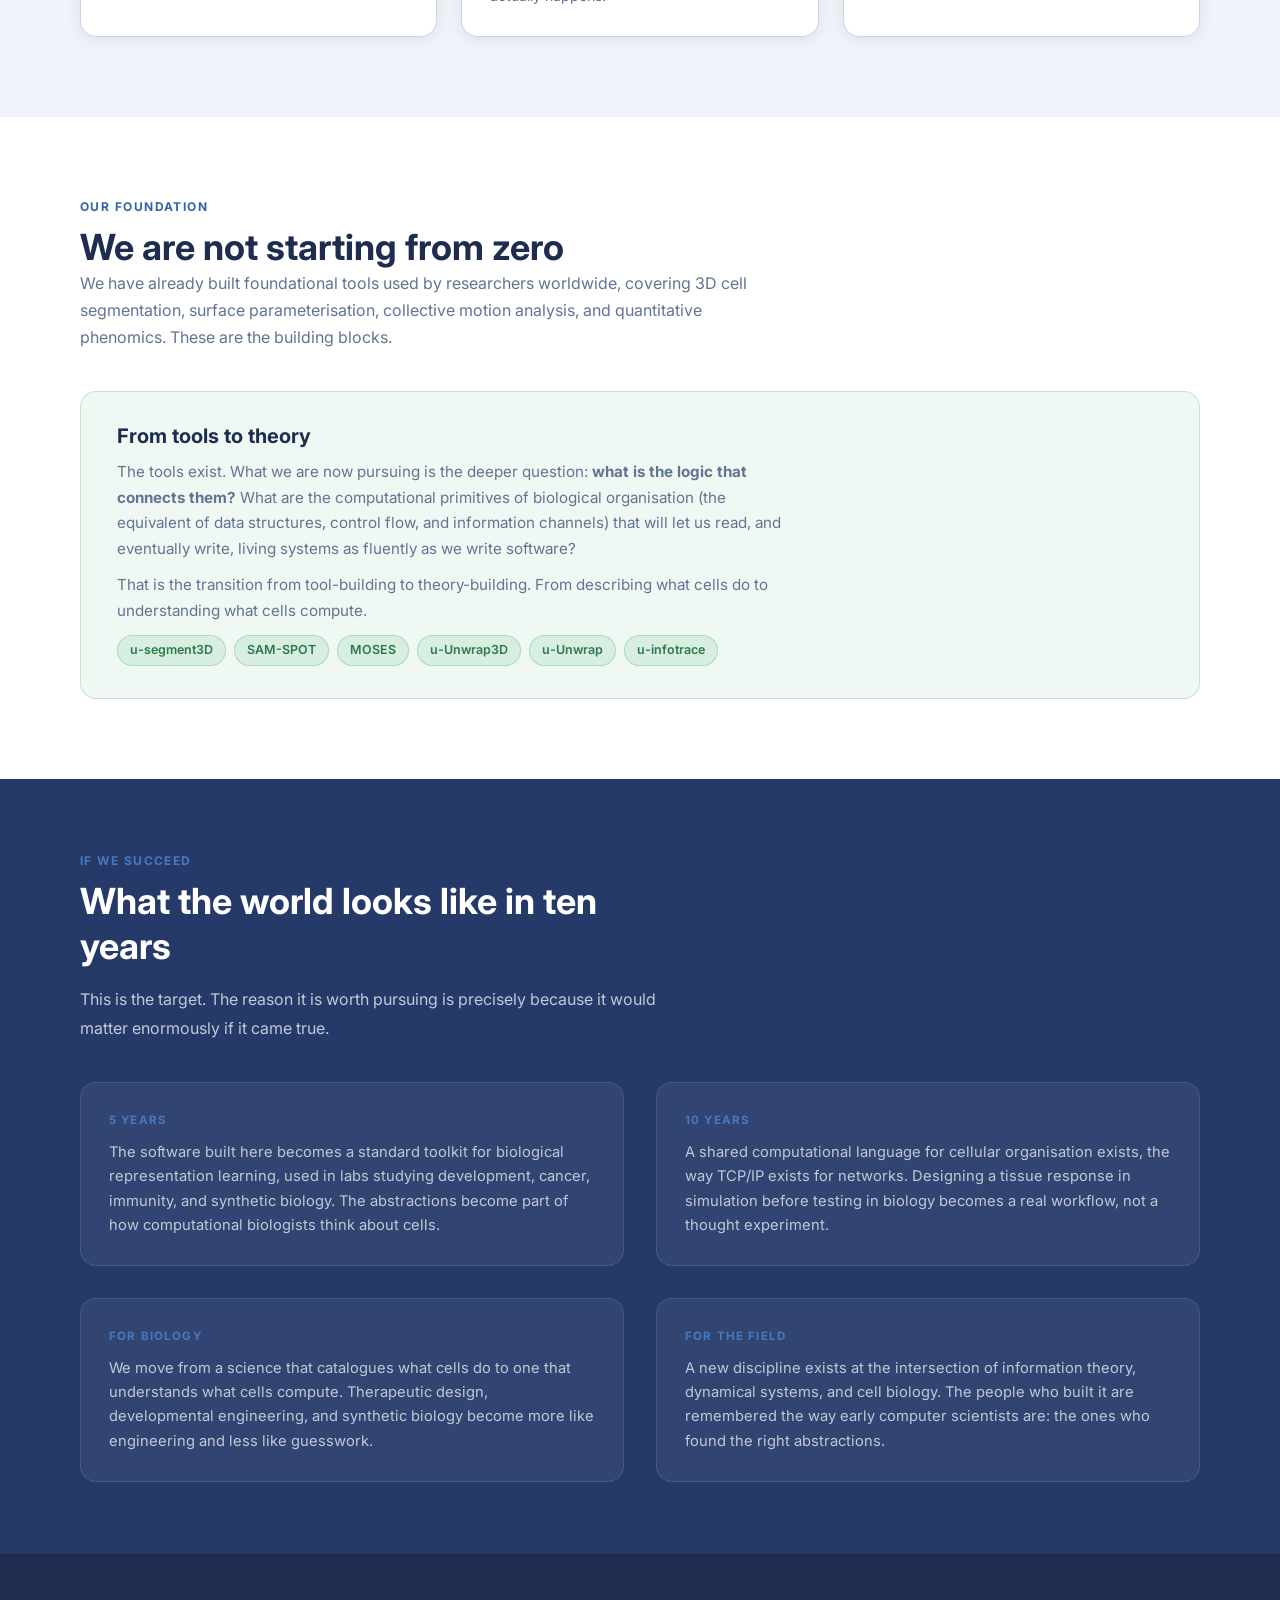
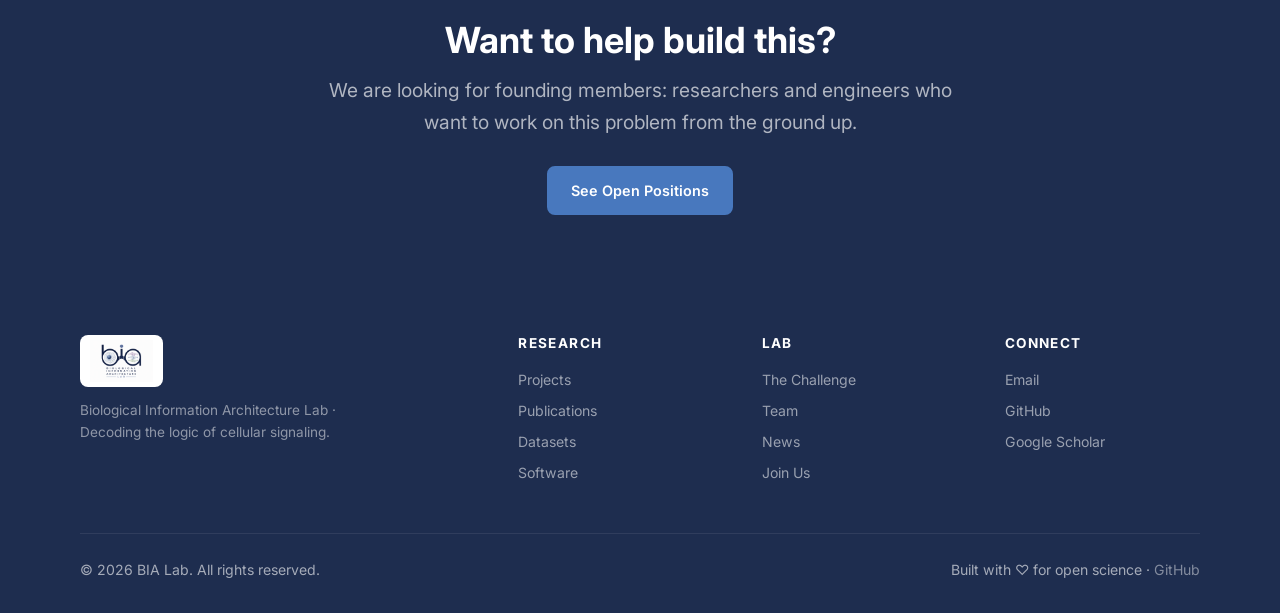
==== commit 7b91f203: "Remove em dashes across website; fix Apple Think Different quote Replace all prose em dashes with co" ====
--- a/challenge.html
+++ b/challenge.html
@@ -144,7 +144,7 @@
   <div class="container">
     <div class="section-label">The Scientific Gap</div>
     <h2>We are missing the abstractions</h2>
-    <p class="gap-statement">Cells communicate across tissue. Organisms self-organise from a single egg. Tumours hijack signalling networks with remarkable precision. We can observe all of this — but we lack the computational abstractions to understand, predict, or engineer these systems at will.</p>
+    <p class="gap-statement">Cells communicate across tissue. Organisms self-organise from a single egg. Tumours hijack signalling networks with remarkable precision. We can observe all of this, but we lack the computational abstractions to understand, predict, or engineer these systems at will.</p>
     <div class="gap-callout">
       Biology currently has no equivalent of operating systems, programming languages, or information architecture. We don't yet have the right abstractions for what cells actually compute. <strong style="color:var(--white);">BIA Lab exists to build them.</strong>
     </div>
@@ -156,22 +156,22 @@
   <div class="container">
     <div class="section-label">Why Now</div>
     <h2>This field is only now becoming possible</h2>
-    <p style="color:var(--muted);max-width:580px;">Three revolutions have converged. None alone would have been sufficient. Together, they make a new kind of science possible — and make BIA's timing deliberate rather than accidental.</p>
+    <p style="color:var(--muted);max-width:580px;">Three revolutions have converged. None alone would have been sufficient. Together, they make a new kind of science possible. BIA's timing here is deliberate, not accidental.</p>
     <div class="why-now-grid">
       <div class="why-card">
         <div class="why-card__label">Revolution 1</div>
         <h3>AI has transformed what we can see in data</h3>
-        <p>Foundation models and self-supervised learning now extract biological structure from images at a scale impossible before. The bottleneck is no longer seeing — it is knowing what to look for.</p>
+        <p>Foundation models and self-supervised learning now extract biological structure from images at a scale impossible before. The bottleneck is no longer seeing. It is knowing what to look for.</p>
       </div>
       <div class="why-card">
         <div class="why-card__label">Revolution 2</div>
         <h3>Imaging has broken through the resolution barrier</h3>
-        <p>Light-sheet microscopy, expansion microscopy, and live multiplexed imaging let us observe single cells in full 3D context, over time, at subcellular resolution — at the scale where biological information processing actually happens.</p>
+        <p>Light-sheet microscopy, expansion microscopy, and live multiplexed imaging let us observe single cells in full 3D context, over time, at subcellular resolution. That is the scale where biological information processing actually happens.</p>
       </div>
       <div class="why-card">
         <div class="why-card__label">Revolution 3</div>
         <h3>Spatial biology has changed what a dataset means</h3>
-        <p>Spatially-resolved transcriptomics and 3D multiplexed tissue profiling produce data with genuine biological structure — maps of how cells communicate, organise, and decide. The raw material now exists.</p>
+        <p>Spatially-resolved transcriptomics and 3D multiplexed tissue profiling produce data with genuine biological structure: maps of how cells communicate, organise, and decide. The raw material now exists.</p>
       </div>
     </div>
   </div>
@@ -182,10 +182,10 @@
   <div class="container">
     <div class="section-label">Our Foundation</div>
     <h2>We are not starting from zero</h2>
-    <p style="color:var(--muted);line-height:1.7;">We have already built foundational tools used by researchers worldwide — for 3D cell segmentation, surface parameterisation, collective motion analysis, and quantitative phenomics. These are the building blocks.</p>
+    <p style="color:var(--muted);line-height:1.7;">We have already built foundational tools used by researchers worldwide, covering 3D cell segmentation, surface parameterisation, collective motion analysis, and quantitative phenomics. These are the building blocks.</p>
     <div class="built-callout">
       <h3>From tools to theory</h3>
-      <p>The tools exist. What we are now pursuing is the deeper question: <strong>what is the logic that connects them?</strong> What are the computational primitives of biological organisation — the equivalent of data structures, control flow, and information channels — that will let us read, and eventually write, living systems as fluently as we write software?</p>
+      <p>The tools exist. What we are now pursuing is the deeper question: <strong>what is the logic that connects them?</strong> What are the computational primitives of biological organisation (the equivalent of data structures, control flow, and information channels) that will let us read, and eventually write, living systems as fluently as we write software?</p>
       <p>That is the transition from tool-building to theory-building. From describing what cells do to understanding what cells compute.</p>
       <div class="built-tools">
         <span class="built-tool">u-segment3D</span>
@@ -208,11 +208,11 @@
     <div class="vision-grid">
       <div class="vision-card">
         <div class="vision-card__horizon">5 years</div>
-        <p>The software built here becomes a standard toolkit for biological representation learning — used in labs studying development, cancer, immunity, and synthetic biology. The abstractions become part of how computational biologists think about cells.</p>
+        <p>The software built here becomes a standard toolkit for biological representation learning, used in labs studying development, cancer, immunity, and synthetic biology. The abstractions become part of how computational biologists think about cells.</p>
       </div>
       <div class="vision-card">
         <div class="vision-card__horizon">10 years</div>
-        <p>A shared computational language for cellular organisation exists — the way TCP/IP exists for networks. Designing a tissue response in simulation before testing in biology becomes a real workflow, not a thought experiment.</p>
+        <p>A shared computational language for cellular organisation exists, the way TCP/IP exists for networks. Designing a tissue response in simulation before testing in biology becomes a real workflow, not a thought experiment.</p>
       </div>
       <div class="vision-card">
         <div class="vision-card__horizon">For biology</div>
@@ -220,7 +220,7 @@
       </div>
       <div class="vision-card">
         <div class="vision-card__horizon">For the field</div>
-        <p>A new discipline exists at the intersection of information theory, dynamical systems, and cell biology. The people who built it are remembered the way early computer scientists are — as the ones who found the right abstractions.</p>
+        <p>A new discipline exists at the intersection of information theory, dynamical systems, and cell biology. The people who built it are remembered the way early computer scientists are: the ones who found the right abstractions.</p>
       </div>
     </div>
   </div>
@@ -230,7 +230,7 @@
 <section class="challenge-cta">
   <div class="container">
     <h2>Want to help build this?</h2>
-    <p>We are looking for founding members — researchers and engineers who want to work on this problem from the ground up.</p>
+    <p>We are looking for founding members: researchers and engineers who want to work on this problem from the ground up.</p>
     <a href="join.html" class="btn btn-primary">See Open Positions</a>
   </div>
 </section>
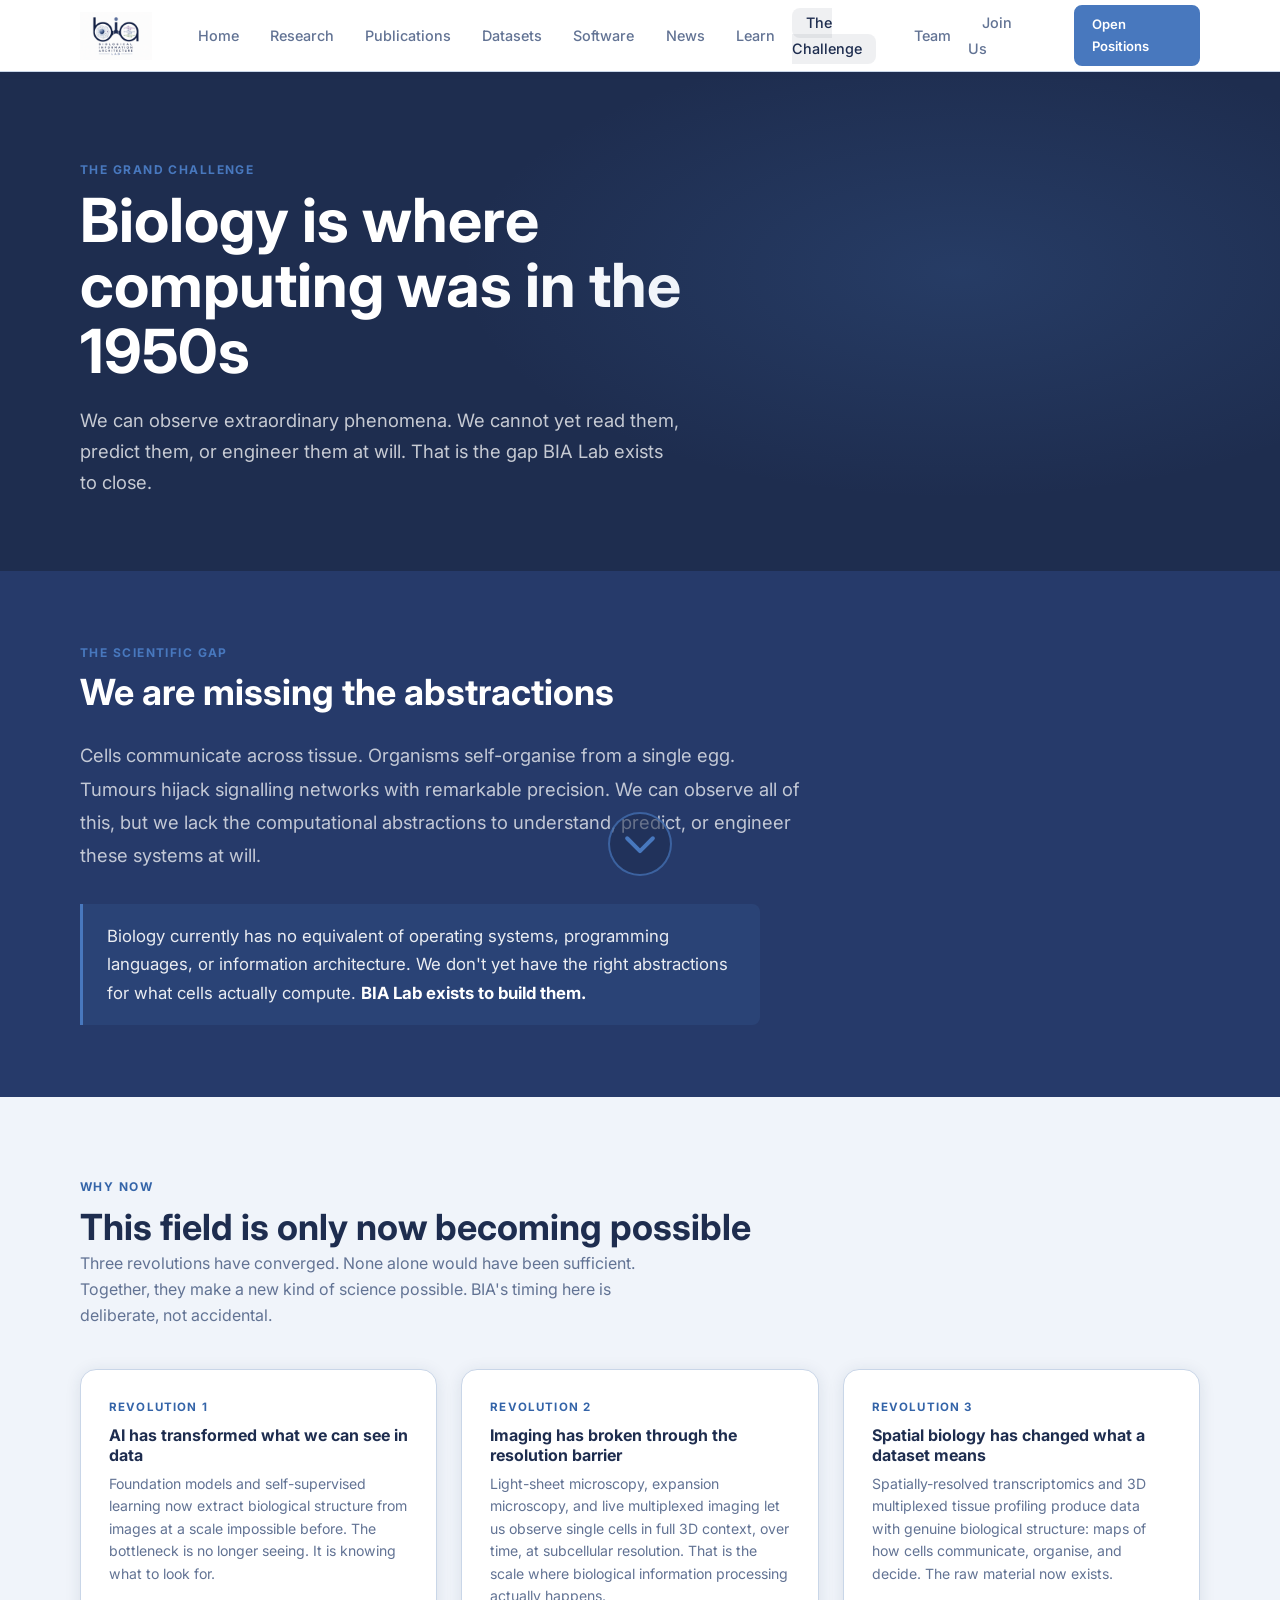
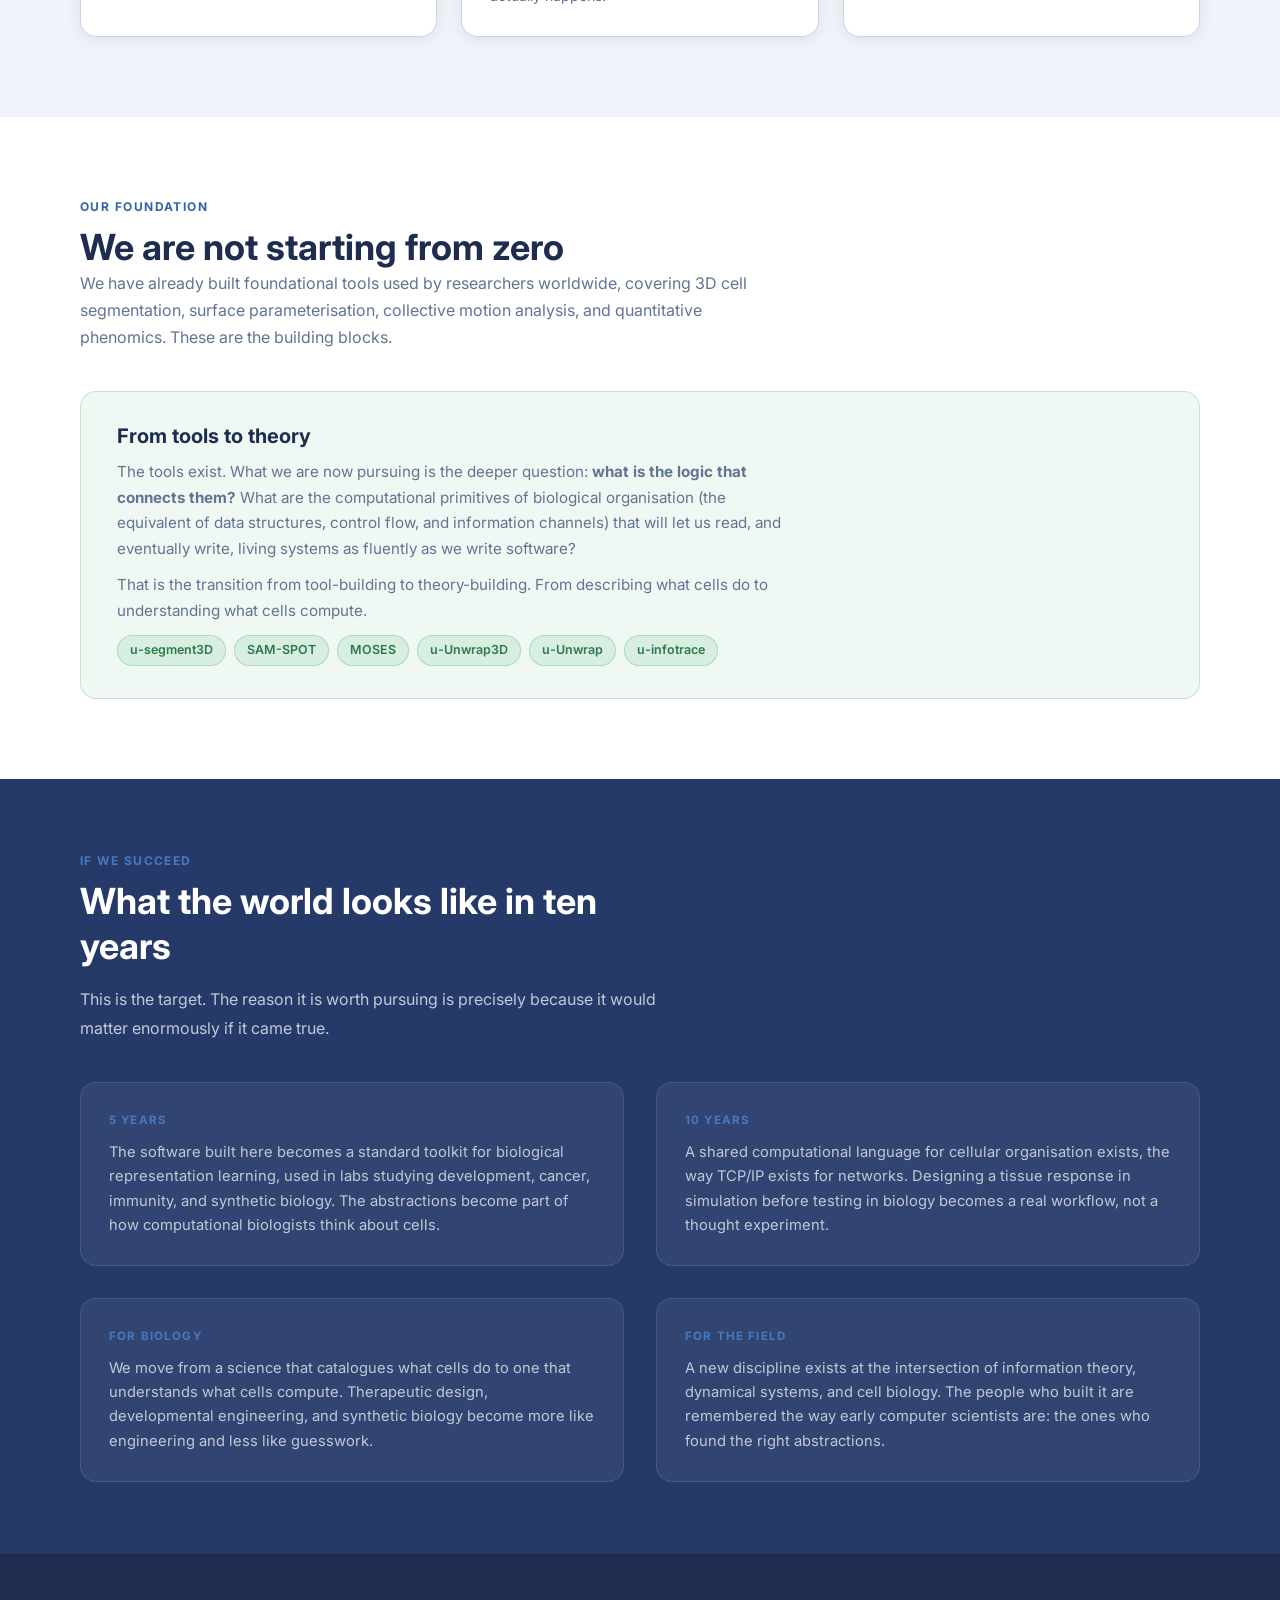
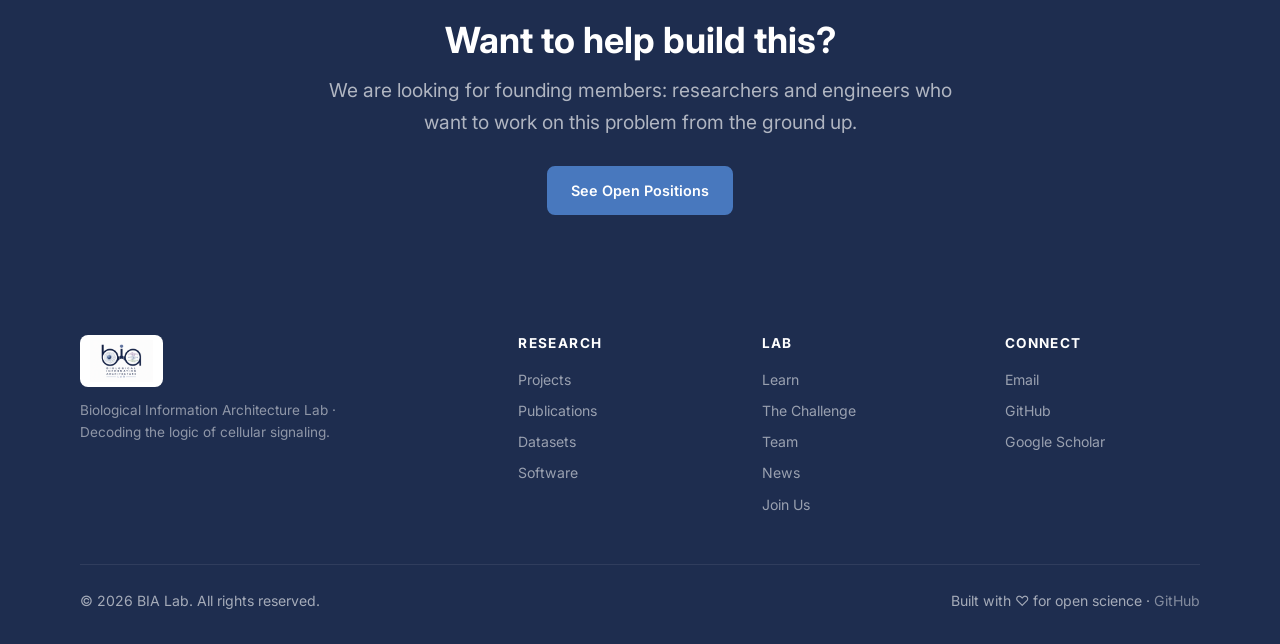
==== commit dbff581c: "Add Learn page with pipeline talks; update nav across all pages - New learn.html with two embedded Y" ====
--- a/challenge.html
+++ b/challenge.html
@@ -115,6 +115,7 @@
       <li><a href="datasets.html">Datasets</a></li>
       <li><a href="software.html">Software</a></li>
       <li><a href="news.html">News</a></li>
+      <li><a href="learn.html">Learn</a></li>
       <li><a href="challenge.html">The Challenge</a></li>
       <li><a href="team.html">Team</a></li>
       <li><a href="join.html">Join Us</a></li>
@@ -243,7 +244,8 @@
         <p>Biological Information Architecture Lab · Decoding the logic of cellular signaling.</p>
       </div>
       <div><h4>Research</h4><ul><li><a href="research.html">Projects</a></li><li><a href="publications.html">Publications</a></li><li><a href="datasets.html">Datasets</a></li><li><a href="software.html">Software</a></li></ul></div>
-      <div><h4>Lab</h4><ul><li><a href="challenge.html">The Challenge</a></li>
+      <div><h4>Lab</h4><ul><li><a href="learn.html">Learn</a></li>
+      <li><a href="challenge.html">The Challenge</a></li>
       <li><a href="team.html">Team</a></li><li><a href="news.html">News</a></li><li><a href="join.html">Join Us</a></li></ul></div>
       <div><h4>Connect</h4><ul><li><a href="mailto:felix.y.zhou@vanderbilt.edu">Email</a></li><li><a href="https://github.com/BIA-Lab-Team" target="_blank" rel="noopener">GitHub</a></li><li><a href="https://scholar.google.com/citations?user=iRTxWEMAAAAJ&hl=en" target="_blank" rel="noopener">Google Scholar</a></li></ul></div>
     </div>
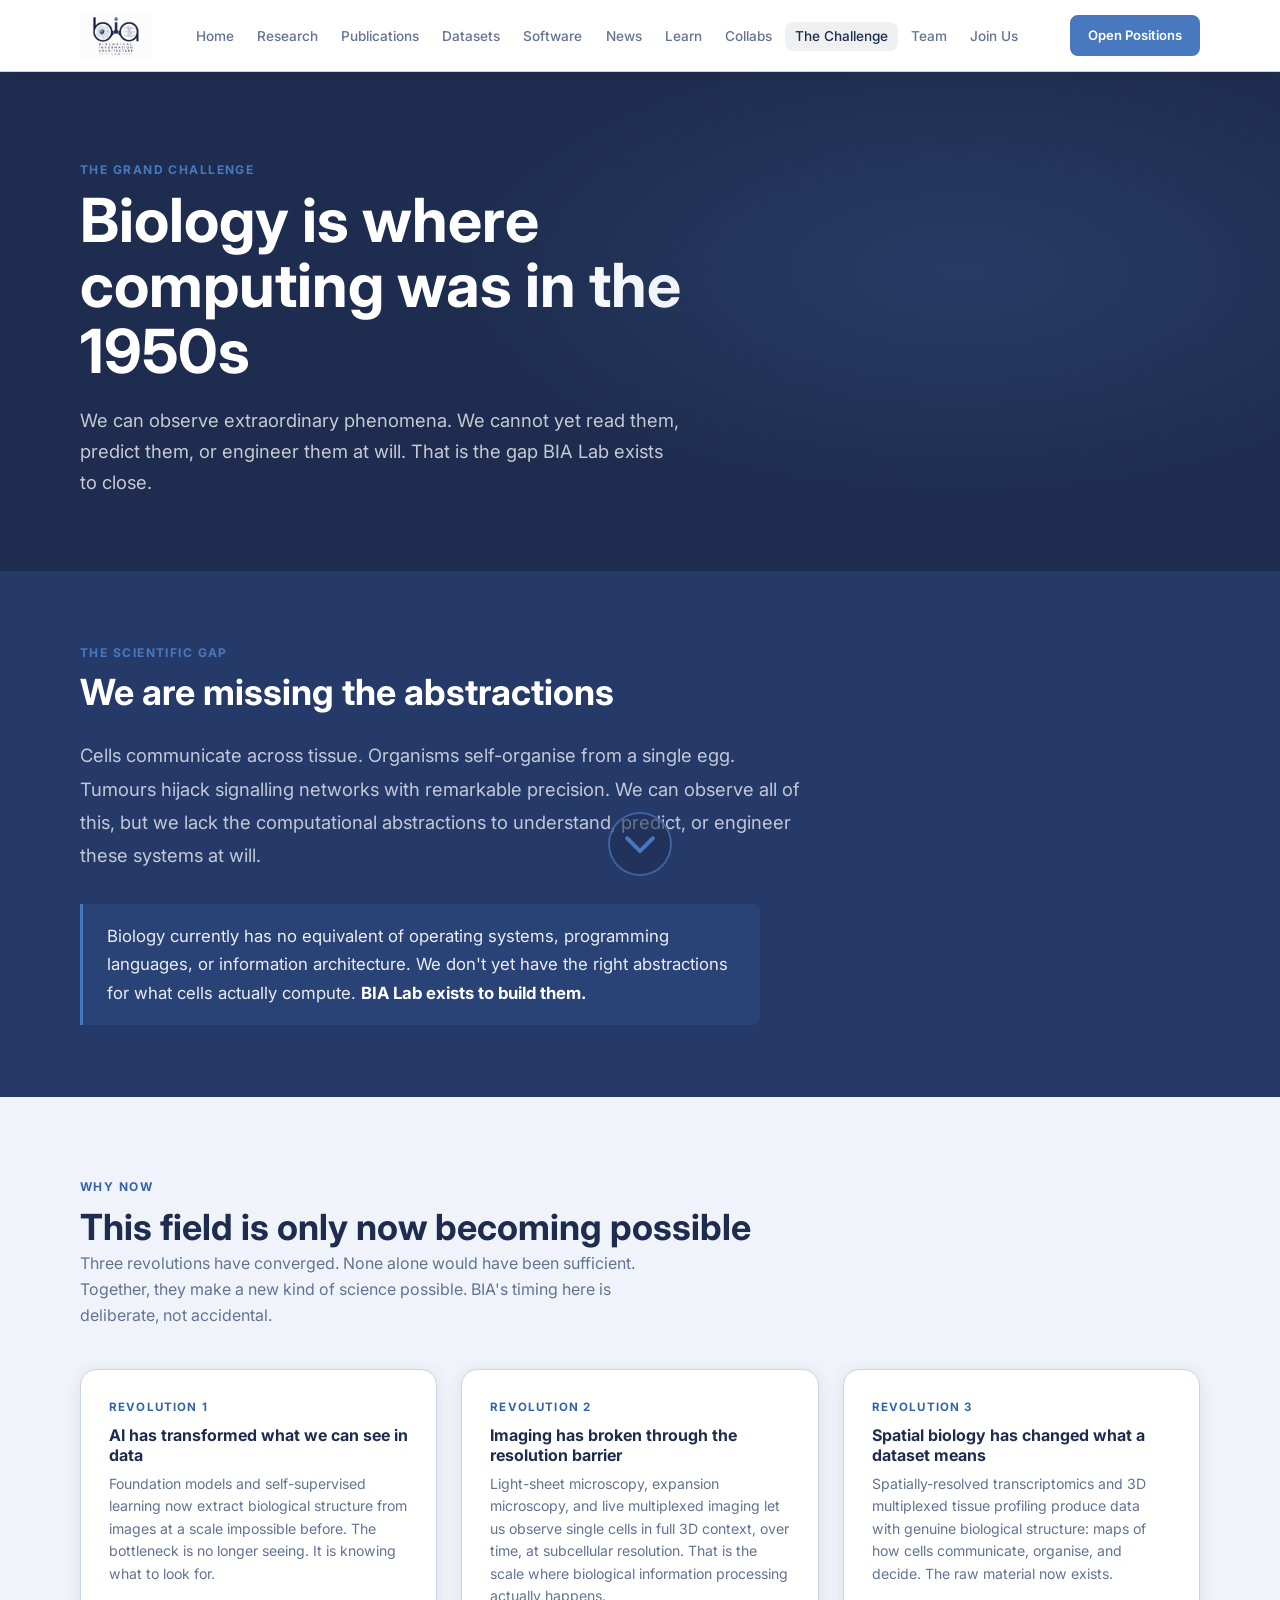
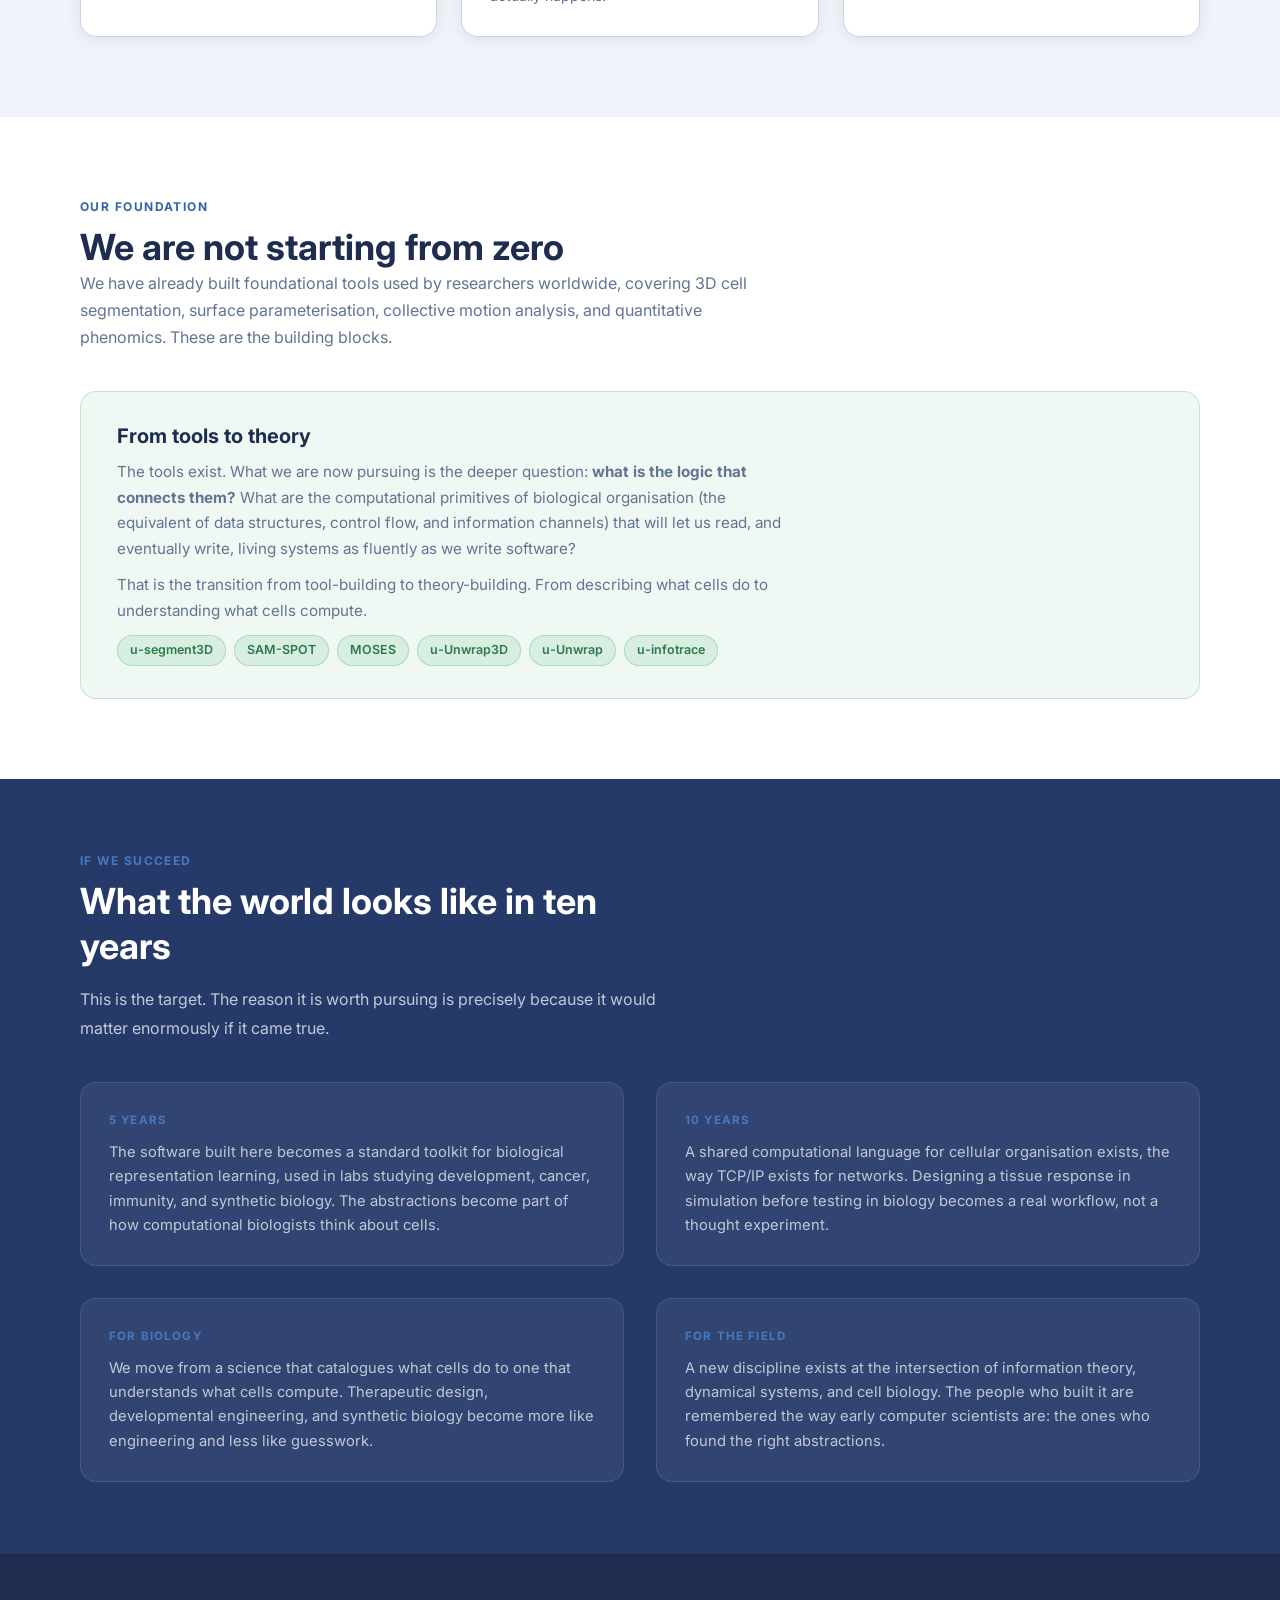
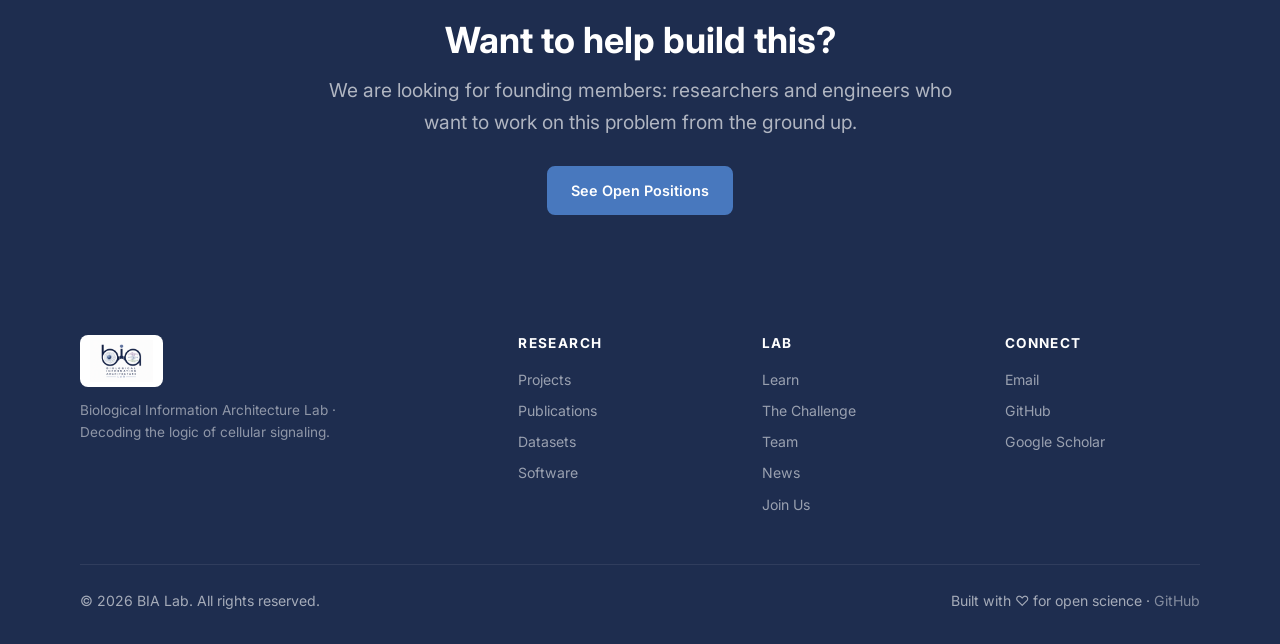
==== commit b4a442f5: "Add HCC + shape survey papers; add Collabs nav page; fix graph render - papers.md: add HCC bioRxiv 2" ====
--- a/challenge.html
+++ b/challenge.html
@@ -116,6 +116,7 @@
       <li><a href="software.html">Software</a></li>
       <li><a href="news.html">News</a></li>
       <li><a href="learn.html">Learn</a></li>
+      <li><a href="collab.html">Collabs</a></li>
       <li><a href="challenge.html">The Challenge</a></li>
       <li><a href="team.html">Team</a></li>
       <li><a href="join.html">Join Us</a></li>
--- a/assets/css/main.css
+++ b/assets/css/main.css
@@ -117,18 +117,19 @@
 }
 .nav__links a {
   color: var(--muted);
-  font-size: .9rem; font-weight: 500;
-  padding: .4rem .85rem;
+  font-size: .85rem; font-weight: 500;
+  padding: .4rem .6rem;
   border-radius: var(--radius);
   transition: color .15s, background .15s;
   text-decoration: none;
+  white-space: nowrap;
 }
 .nav__links a:hover, .nav__links a.active {
   color: var(--navy);
   background: rgba(30,45,79,.07);
 }
 
-.nav__cta { margin-left: .5rem; }
+.nav__cta { margin-left: .5rem; white-space: nowrap; }
 
 .nav__burger {
   display: none; flex-direction: column; gap: 5px;
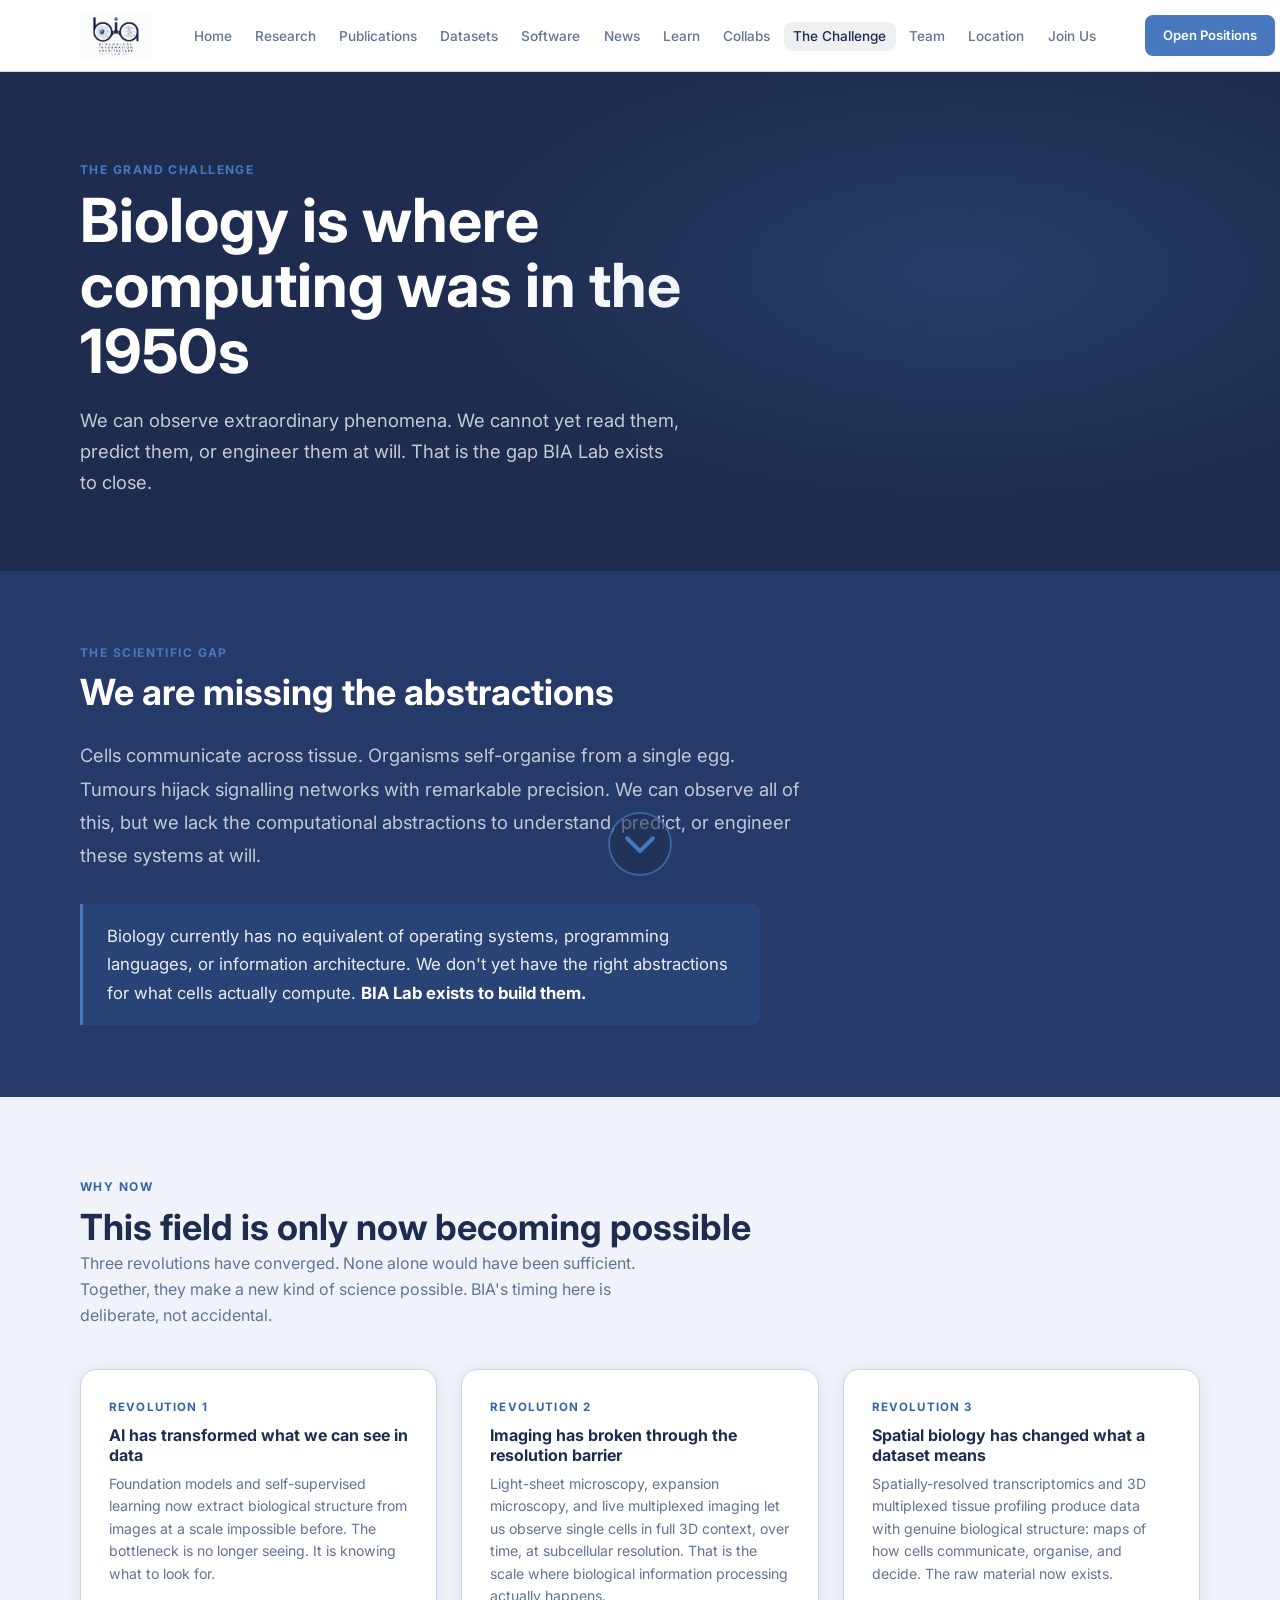
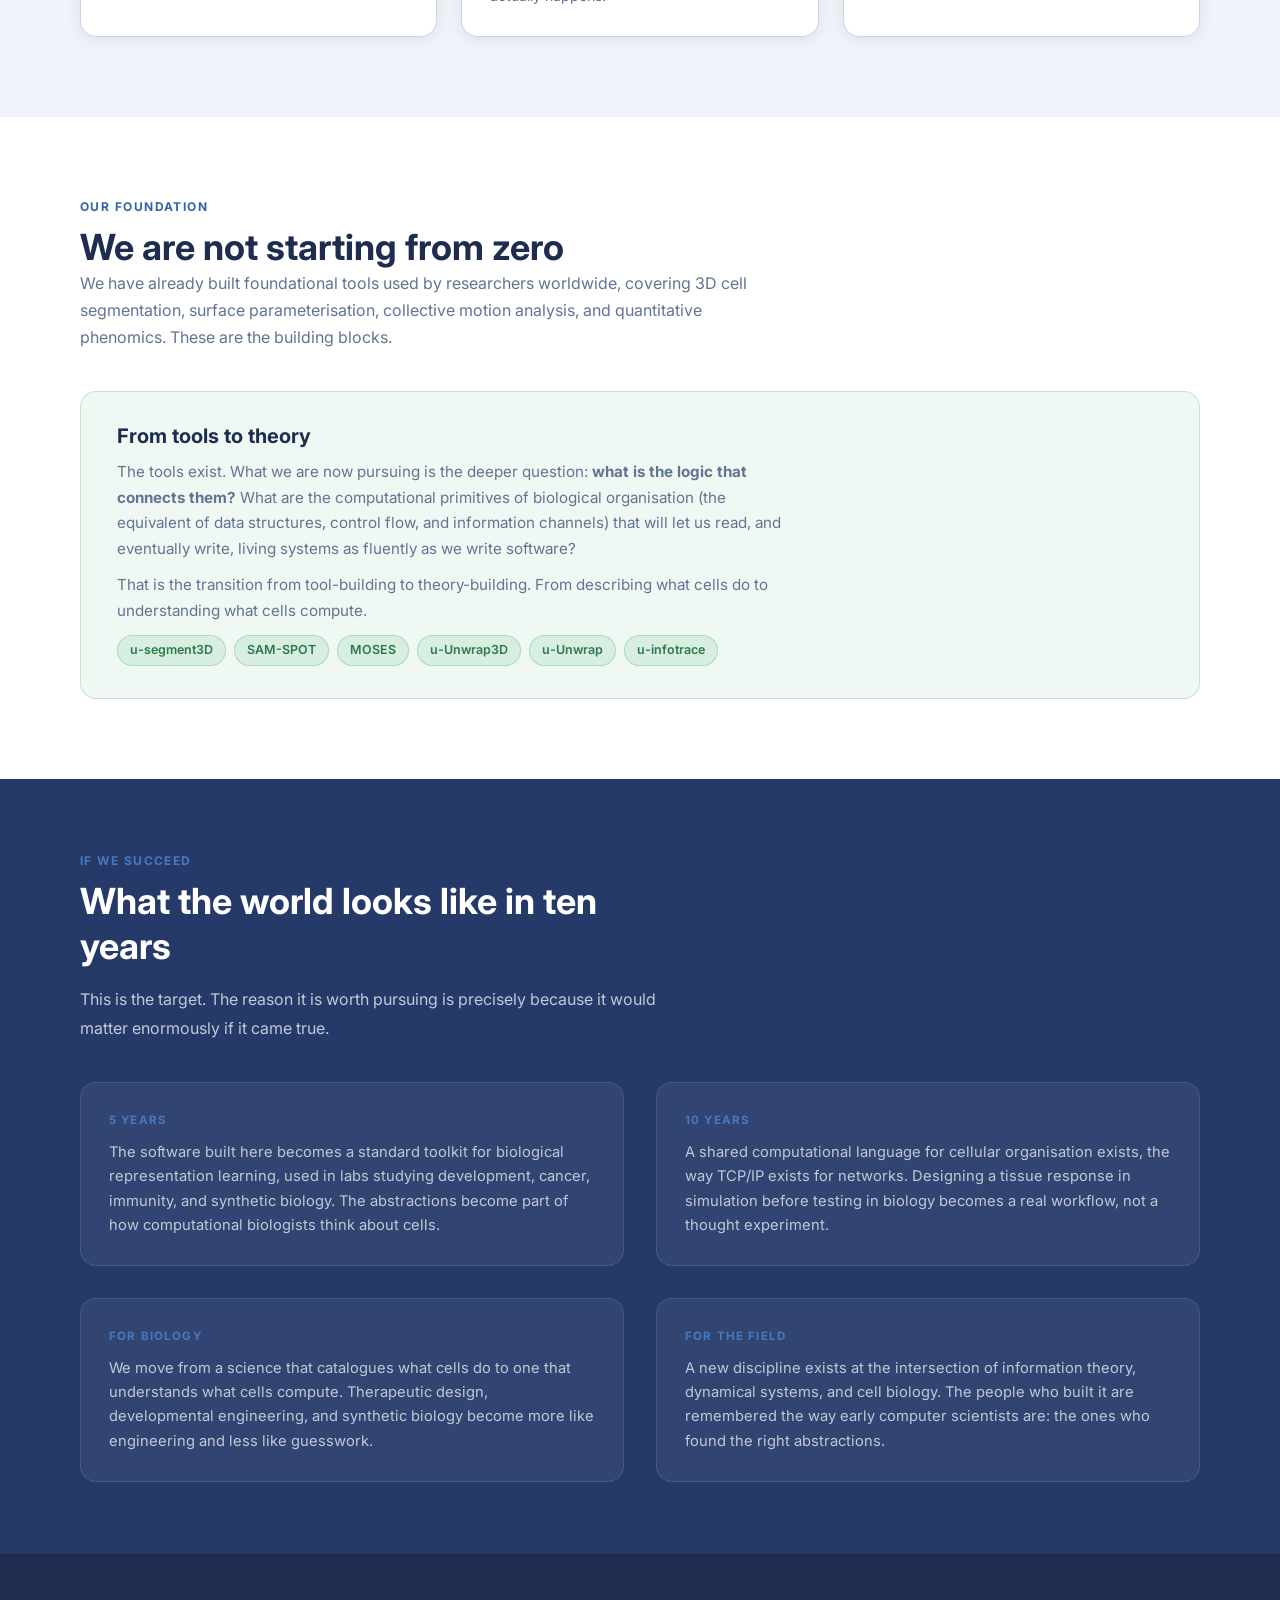
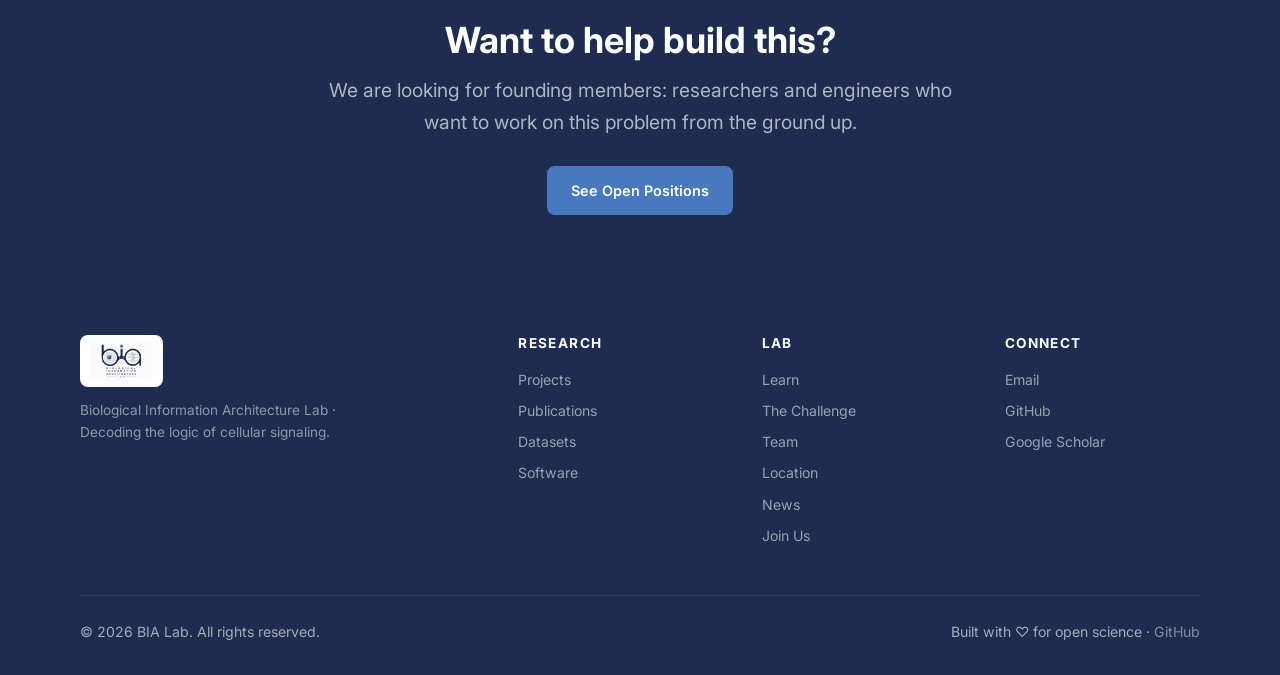
==== commit aef65e78: "Add Location page with lab address and map Adds location.html (address, embedded map, photo placehol" ====
--- a/challenge.html
+++ b/challenge.html
@@ -119,6 +119,7 @@
       <li><a href="collab.html">Collabs</a></li>
       <li><a href="challenge.html">The Challenge</a></li>
       <li><a href="team.html">Team</a></li>
+      <li><a href="location.html">Location</a></li>
       <li><a href="join.html">Join Us</a></li>
     </ul>
     <a href="join.html" class="btn btn-primary btn-sm nav__cta">Open Positions</a>
@@ -247,7 +248,7 @@
       <div><h4>Research</h4><ul><li><a href="research.html">Projects</a></li><li><a href="publications.html">Publications</a></li><li><a href="datasets.html">Datasets</a></li><li><a href="software.html">Software</a></li></ul></div>
       <div><h4>Lab</h4><ul><li><a href="learn.html">Learn</a></li>
       <li><a href="challenge.html">The Challenge</a></li>
-      <li><a href="team.html">Team</a></li><li><a href="news.html">News</a></li><li><a href="join.html">Join Us</a></li></ul></div>
+      <li><a href="team.html">Team</a></li><li><a href="location.html">Location</a></li><li><a href="news.html">News</a></li><li><a href="join.html">Join Us</a></li></ul></div>
       <div><h4>Connect</h4><ul><li><a href="mailto:felix.y.zhou@vanderbilt.edu">Email</a></li><li><a href="https://github.com/BIA-Lab-Team" target="_blank" rel="noopener">GitHub</a></li><li><a href="https://scholar.google.com/citations?user=iRTxWEMAAAAJ&hl=en" target="_blank" rel="noopener">Google Scholar</a></li></ul></div>
     </div>
     <div class="footer__bottom"><span>© 2026 BIA Lab. All rights reserved.</span><span>Built with ♡ for open science · <a href="https://github.com/BIA-Lab-Team" target="_blank" rel="noopener">GitHub</a></span></div>
